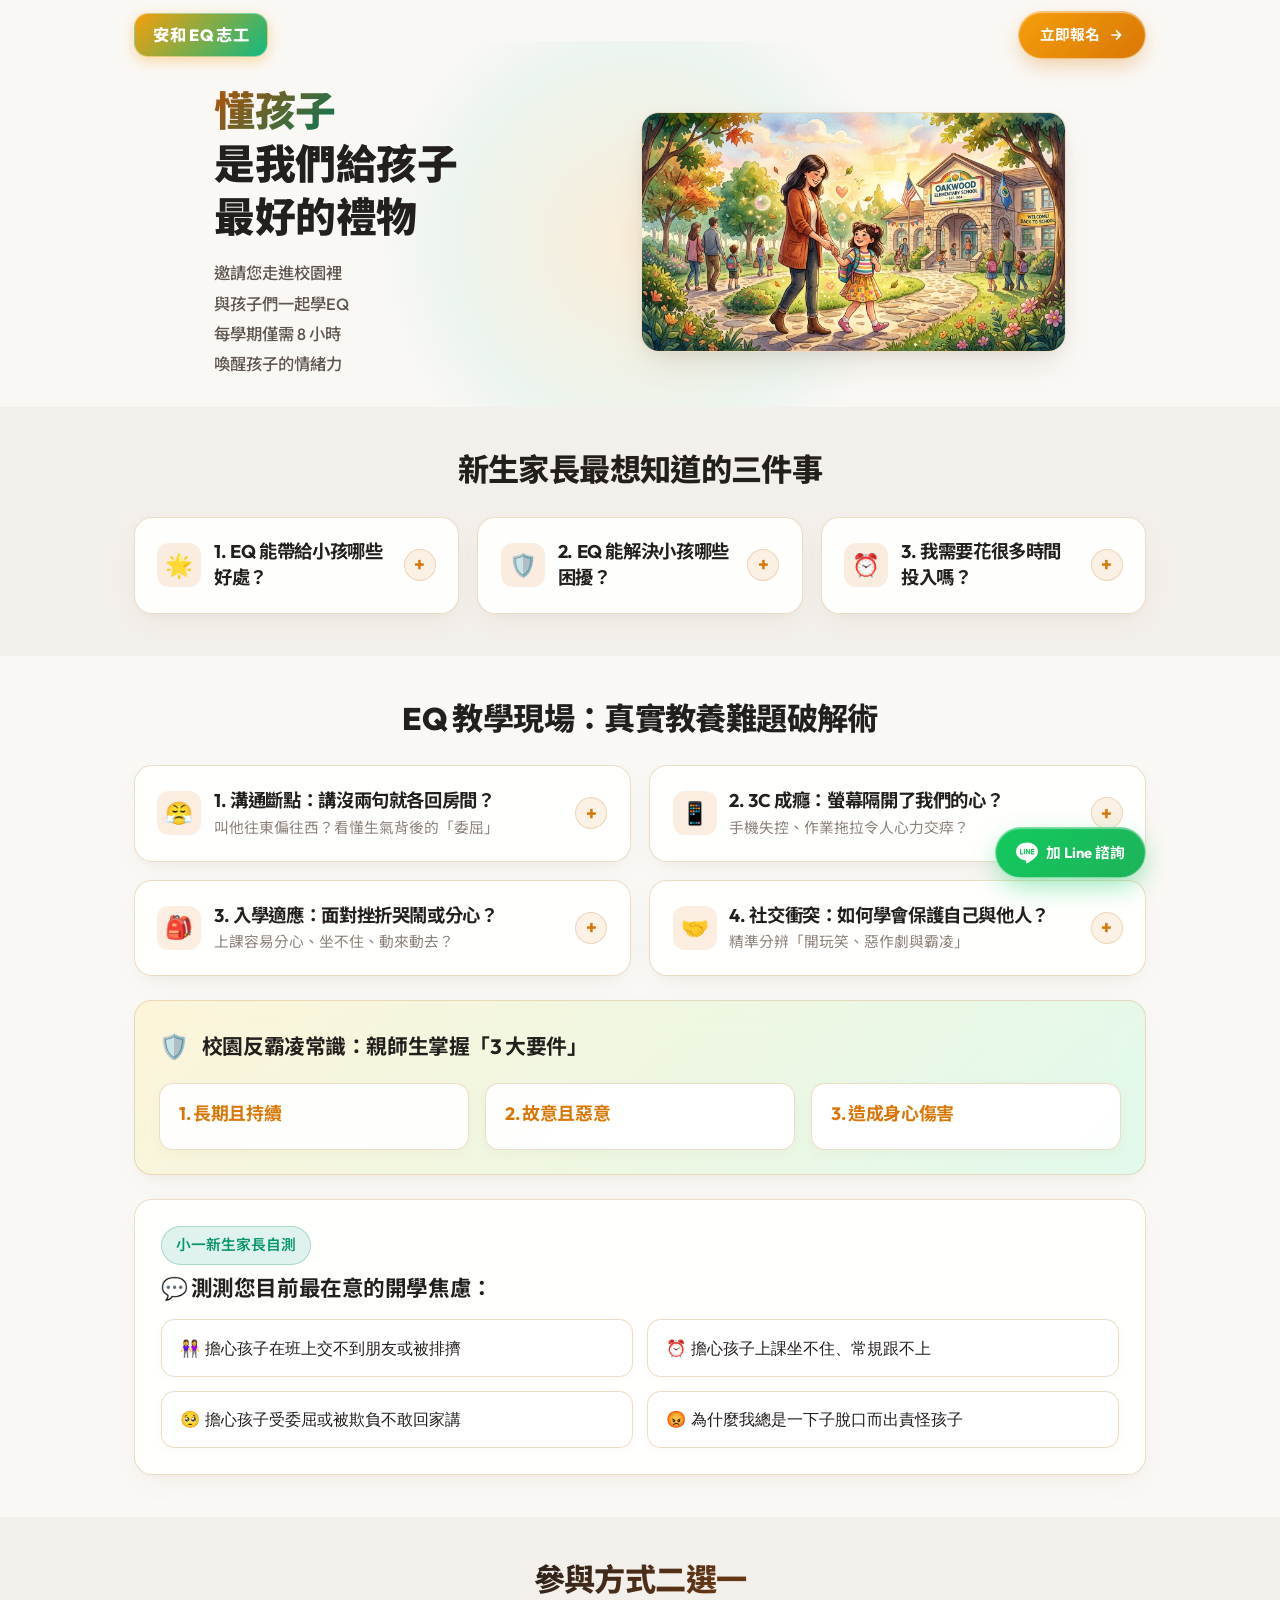
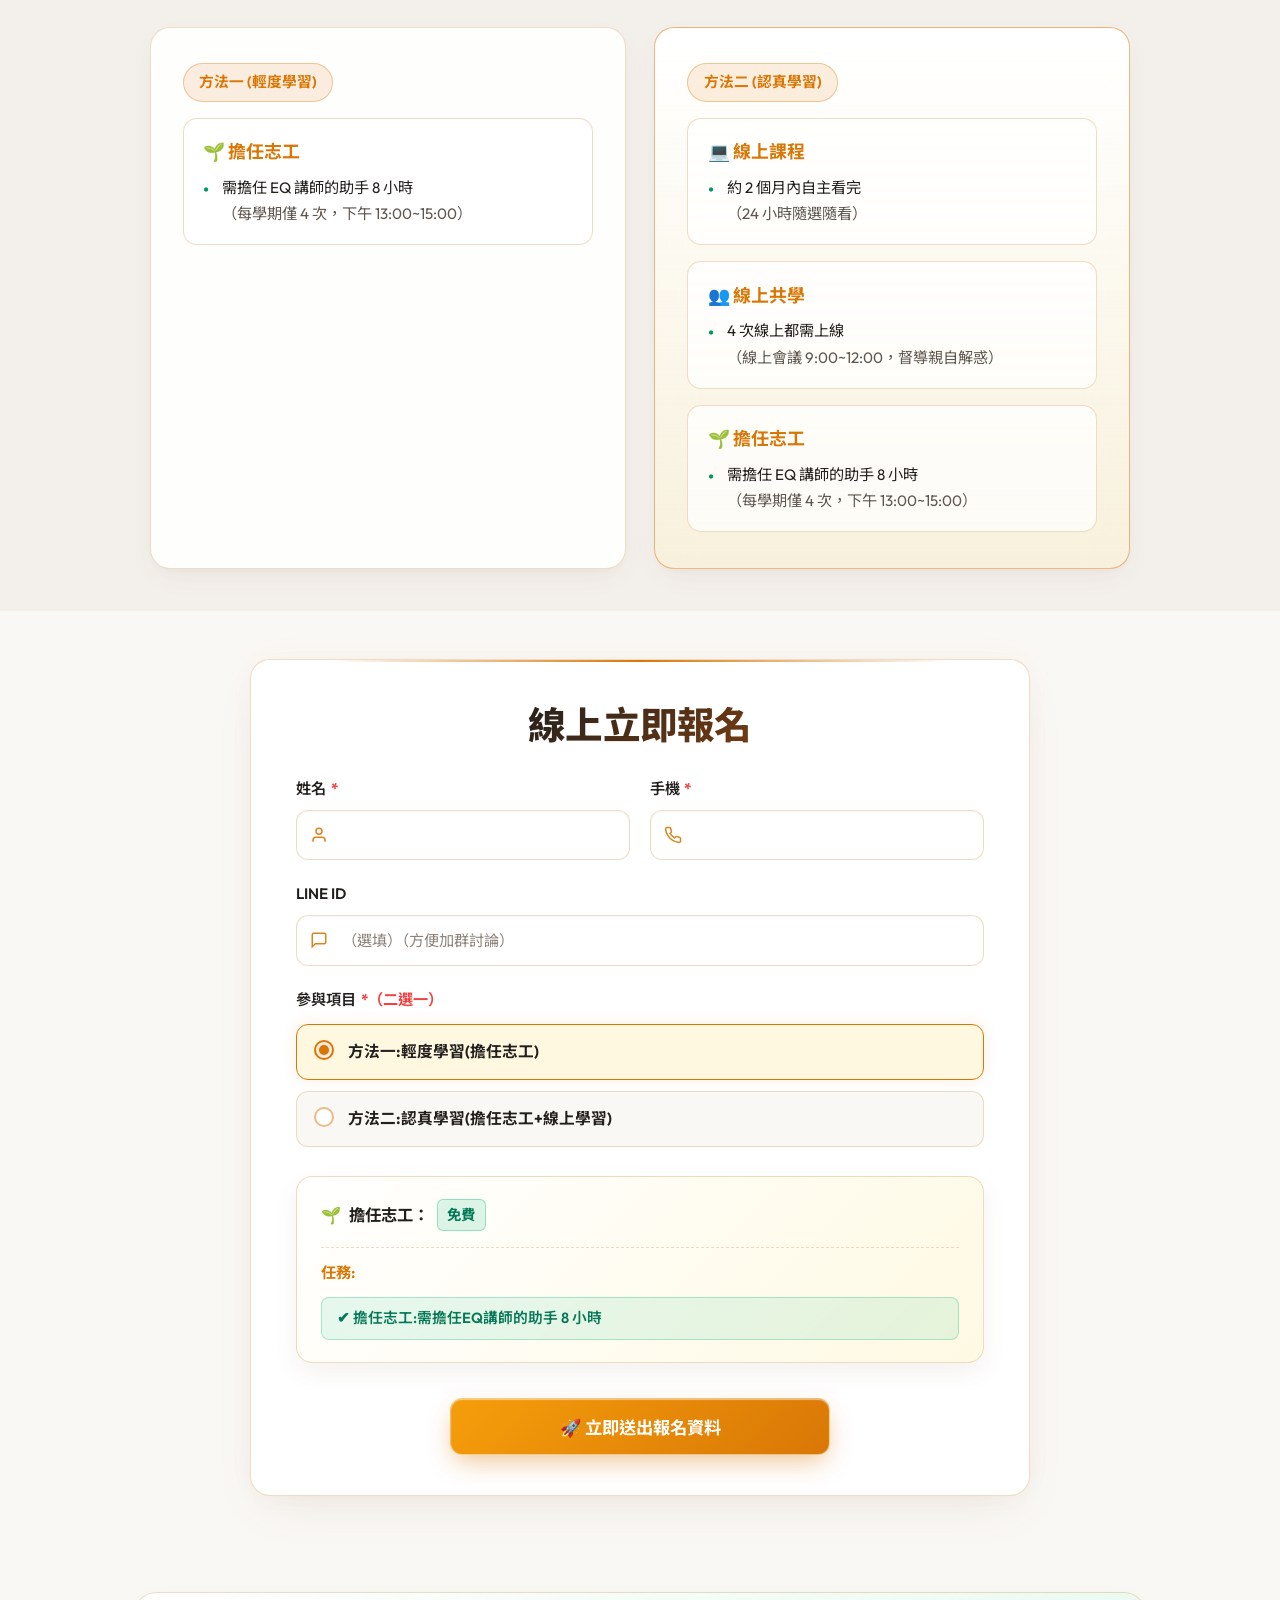
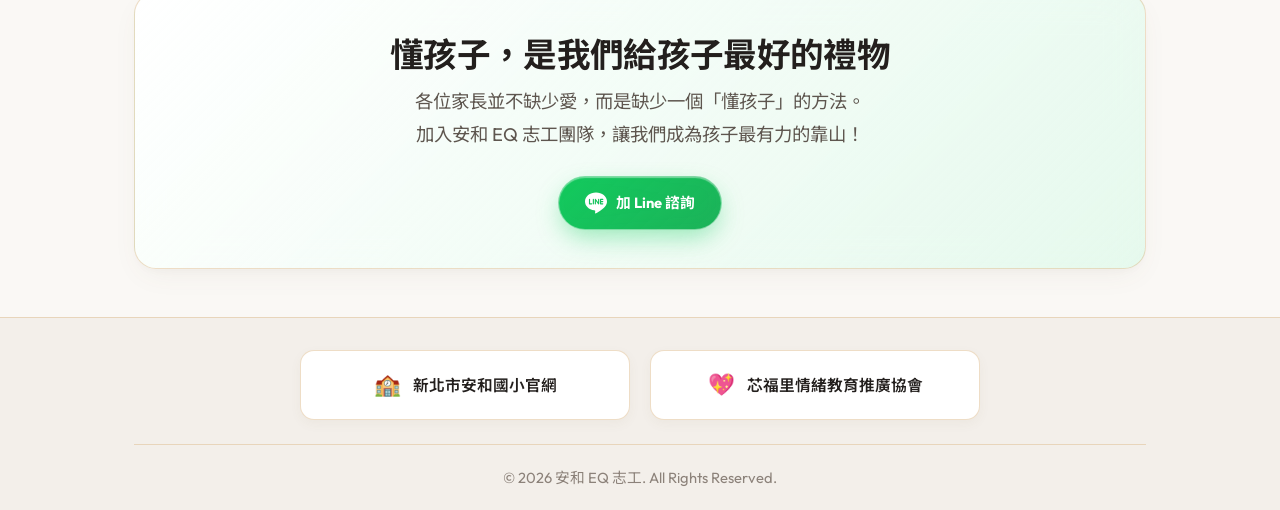
==== index.html @ 23bb3ffd "checkpoint: [v2.00] - 安和國小 EQ 志工官方網站 正式穩定版里程碑" ====
<!DOCTYPE html>
<html lang="zh-Hant" data-theme="warm-light">
<head>
    <meta charset="UTF-8">
    <meta name="viewport" content="width=device-width, initial-scale=1.0, minimum-scale=1.0, maximum-scale=5.0, viewport-fit=cover">
    <meta name="HandheldFriendly" content="true">
    <meta name="MobileOptimized" content="375">
    <!-- HTTP Anti-Cache Headers -->
    <meta http-equiv="Cache-Control" content="no-cache, no-store, must-revalidate">
    <meta http-equiv="Pragma" content="no-cache">
    <meta http-equiv="Expires" content="0">

    <script>
        // 1. 確保從短網址跳轉或各類 In-App 瀏覽器載入時強制套用手機最佳 Viewport
        (function() {
            var vp = document.querySelector('meta[name="viewport"]');
            if (vp) {
                vp.setAttribute('content', 'width=device-width, initial-scale=1.0, minimum-scale=1.0, maximum-scale=5.0, viewport-fit=cover');
            }
        })();

        // 2. LINE 內嵌瀏覽器極速逃脫機制 (自動附加 openExternalBrowser=1 跳轉系統預設瀏覽器)
        (function() {
            try {
                var ua = (navigator.userAgent || '').toLowerCase();
                if (ua.indexOf('line') > -1 && window.location.search.indexOf('openExternalBrowser=1') === -1) {
                    var sep = window.location.href.indexOf('?') > -1 ? '&' : '?';
                    window.location.href = window.location.href + sep + 'openExternalBrowser=1';
                }
            } catch(e) {}
        })();
    </script>
    <title>安和 EQ 志工官方網站｜懂孩子，是我們給孩子最好的禮物</title>
    <meta name="description" content="安和 EQ 志工招募中：各位家長並不缺少愛，而是缺少一個「懂孩子」的方法。攜手芯福里情緒教育協會深耕 12 年，每學期僅需 8 小時，邀您為孩子走進一次校園！">
    <meta name="keywords" content="安和EQ志工, 安和國小EQ志工, 安和國小, 芯福里, 芯福里情緒教育協會, 小一新生, 開學適應, EQ教育, 親子共學, 反霸凌, 懂孩子">

    <!-- Open Graph / LINE / Facebook Sharing Meta Tags -->
    <meta property="og:type" content="website">
    <meta property="og:url" content="https://eqanhe.github.io/web/">
    <meta property="og:title" content="安和 EQ 志工官方網站｜懂孩子，是我們給孩子最好的禮物">
    <meta property="og:description" content="各位家長並不缺少愛，而是缺少一個「懂孩子」的方法。安和 12 年 EQ 教育傳承，每學期僅需 8 小時，邀您走進校園與孩子一同成長！">
    <meta property="og:image" content="images/hero_eq_parent_child.jpg">

    <!-- Twitter Meta Tags -->
    <meta name="twitter:card" content="summary_large_image">
    <meta name="twitter:title" content="安和 EQ 志工官方網站｜懂孩子，是我們給孩子最好的禮物">
    <meta name="twitter:description" content="各位家長並不缺少愛，而是缺少一個「懂孩子」的方法。安和 12 年 EQ 教育傳承，每學期僅需 8 小時，邀您走進校園與孩子一同成長！">
    <meta name="twitter:image" content="images/hero_eq_parent_child.jpg">

    <!-- Google Structured Data (JSON-LD) -->
    <script type="application/ld+json">
    {
      "@context": "https://schema.org",
      "@type": "EducationalOrganization",
      "name": "安和 EQ 志工",
      "parentOrganization": {
        "@type": "ElementarySchool",
        "name": "新北市土城區安和國民小學"
      },
      "description": "安和 EQ 志工致力於推廣情緒教育與親子共學，透過專業培訓與班級輔導，協助孩子建立健全心理素質與人際互動技巧。",
      "url": "https://eqanhe.github.io/web/"
    }
    </script>

    <meta name="color-scheme" content="light">
    <meta name="theme-color" content="#FAF8F5">
    <link rel="stylesheet" href="css/style.css?v=2.00">
</head>
<body>

    <!-- LINE 內嵌瀏覽器跳出導引彈窗 (防呆圖文教學) -->
    <div id="lineGuideModal" class="line-guide-modal hidden">
        <div class="line-guide-card">
            <div class="line-guide-icon">🌐</div>
            <div class="line-guide-title">建議在瀏覽器中開啟</div>
            <div class="line-guide-steps">
                為了提供最完整流暢的視覺體驗與表單送出：<br><br>
                <div class="step-item"><strong>1. 點擊右上角或右下角的</strong> <span class="highlight-badge">[ ⋮ ]</span> 或 <span class="highlight-badge">[ ⋯ ]</span></div>
                <div class="step-item"><strong>2. 點選</strong> <span class="highlight-text">「在預設瀏覽器中開啟」</span> 或 <span class="highlight-text">「以 Safari 開啟」</span></div>
            </div>
            <button id="btn-close-line-guide" class="btn-guide-close" onclick="document.getElementById('lineGuideModal').classList.add('hidden')">我知道了，繼續瀏覽</button>
        </div>
    </div>

    <!-- Header Navigation -->
    <header>
        <div class="container">
            <nav>
                <div class="logo" onclick="window.scrollTo({top:0, behavior:'smooth'})" title="安和 EQ 志工 首頁">
                    <div class="logo-badge">安和 EQ 志工</div>
                </div>

                <div class="nav-actions">
                    <a href="#signup" class="btn-primary">
                        <span>立即報名</span>
                        <svg width="16" height="16" viewBox="0 0 24 24" fill="none" stroke="currentColor" stroke-width="2.5"><path d="M5 12h14M12 5l7 7-7 7"/></svg>
                    </a>
                </div>
            </nav>
        </div>
    </header>

    <!-- Hero Section -->
    <section class="hero-section">
        <div class="hero-glow-bg"></div>
        <div class="container hero-container">
            <div class="hero-content reveal">
                <h1 class="hero-title">
                    <span class="gradient-text">懂孩子</span><br>
                    是我們給孩子<br>
                    最好的禮物
                </h1>
                <p class="hero-desc">
                    邀請您走進校園裡<br>
                    與孩子們一起學EQ<br>
                    每學期僅需 8 小時<br>
                    喚醒孩子的情緒力
                </p>
            </div>

            <div class="hero-image-wrapper reveal">
                <div class="hero-image-card">
                    <img src="images/hero_eq_parent_child.jpg?v=1.02" alt="安和家長與小一新生漫步進入溫暖校園" loading="eager">
                </div>
            </div>
        </div>
    </section>

    <!-- 3 Pillars Section: 點選標題展開顯示內文 -->
    <section id="why-eq" class="section section-alt">
        <div class="container">
            <div class="section-header reveal">
                <h2>新生家長最想知道的三件事</h2>
            </div>

            <div class="pillars-grid">
                <!-- Pillar 1 -->
                <div class="pillar-card glass collapsible reveal">
                    <div class="pillar-header">
                        <div class="pillar-header-left">
                            <div class="pillar-icon-box">🌟</div>
                            <div>
                                <h3>1. EQ 能帶給小孩哪些好處？</h3>
                            </div>
                        </div>
                        <div class="pillar-toggle-btn">+</div>
                    </div>
                    <div class="pillar-body">
                        <p>
                            很多人以為 EQ 是教孩子「不要生氣」，其實 EQ 是教孩子「看懂自己的情緒，並找到正確的表達方式」。
                        </p>
                        <p style="margin-top: 0.6rem;">
                            當孩子被誤解時，表面是「生氣甩門」，底層其實是「委屈」。透過覺察，孩子能學會「理性的說明」取代洩恨，這一個小小的覺察將改變孩子一生！
                        </p>
                    </div>
                </div>

                <!-- Pillar 2 -->
                <div class="pillar-card glass collapsible reveal">
                    <div class="pillar-header">
                        <div class="pillar-header-left">
                            <div class="pillar-icon-box">🛡️</div>
                            <div>
                                <h3>2. EQ 能解決小孩哪些困擾？</h3>
                            </div>
                        </div>
                        <div class="pillar-toggle-btn">+</div>
                    </div>
                    <div class="pillar-body">
                        <p>
                            面對日常溝通斷點、手機 3C 依賴、拖拖拉拉、專注力不足，以及校園中「開玩笑、惡作劇與霸凌」的界線混淆。
                        </p>
                        <p style="margin-top: 0.6rem;">
                            EQ 課程運用孩子聽得懂的語言與戲劇活動，教孩子學會精準分辨人際分際，避免過度防衛或盲目隱忍，打造安全防護網！
                        </p>
                    </div>
                </div>

                <!-- Pillar 3 -->
                <div class="pillar-card glass collapsible reveal">
                    <div class="pillar-header">
                        <div class="pillar-header-left">
                            <div class="pillar-icon-box">⏰</div>
                            <div>
                                <h3>3. 我需要花很多時間投入嗎？</h3>
                            </div>
                        </div>
                        <div class="pillar-toggle-btn">+</div>
                    </div>
                    <div class="pillar-body">
                        <p>
                            完全不用擔心負擔過重！線上影音課程 24 小時隨點隨看（開放長達 2 個月，在家就能學）。
                        </p>
                        <p style="margin-top: 0.6rem;">
                            實體入班每學期僅需 4 次（每次約 2 小時，共計約 8 小時），就能輕鬆完成輔班任務，陪伴孩子在校園成長！
                        </p>
                    </div>
                </div>
            </div>
        </div>
    </section>

    <!-- Real-Life Scenarios: 點選卡片展開呈現方式 -->
    <section id="scenarios" class="section">
        <div class="container">
            <div class="section-header reveal">
                <h2>EQ 教學現場：真實教養難題破解術</h2>
            </div>

            <div class="scenarios-grid reveal">
                <!-- Scenario Card 1 -->
                <div class="scenario-card glass collapsible reveal">
                    <div class="scenario-header">
                        <div class="scenario-header-left">
                            <div class="scenario-icon-box">😤</div>
                            <div>
                                <h3>1. 溝通斷點：講沒兩句就各回房間？</h3>
                                <div class="scenario-teaser">叫他往東偏往西？看懂生氣背後的「委屈」</div>
                            </div>
                        </div>
                        <div class="scenario-toggle-btn">+</div>
                    </div>
                    <div class="scenario-body">
                        <p>當孩子因為誤解而被責備時，第一反應常是頂嘴、甩門或怒罵。很多家長會誤以為孩子在挑釁，其實背後是委屈與無助。</p>
                        <h4 style="color: var(--accent-secondary); font-size: 1rem; margin-top: 0.8rem;">💡 EQ 實戰引導心法：</h4>
                        <ul class="scenario-solution-list">
                            <li>不站在孩子對立面：先放下指責，給予彼此冷靜空間</li>
                            <li>幽默點出答案：「我看你其實知道標準答案喔～」</li>
                            <li>認同思考難度：「能講出反向答案代表你腦筋動得很快」</li>
                            <li>看懂底層情緒：表面是生氣，底層其實是「委屈」，引導孩子把委屈說出口</li>
                        </ul>
                    </div>
                </div>

                <!-- Scenario Card 2 -->
                <div class="scenario-card glass collapsible reveal">
                    <div class="scenario-header">
                        <div class="scenario-header-left">
                            <div class="scenario-icon-box">📱</div>
                            <div>
                                <h3>2. 3C 成癮：螢幕隔開了我們的心？</h3>
                                <div class="scenario-teaser">手機失控、作業拖拉令人心力交瘁？</div>
                            </div>
                        </div>
                        <div class="scenario-toggle-btn">+</div>
                    </div>
                    <div class="scenario-body">
                        <p>數位時代孩子面對高刺激螢幕，常因時間感模糊與自制力未成熟而引發家庭風暴。</p>
                        <h4 style="color: var(--accent-secondary); font-size: 1rem; margin-top: 0.8rem;">💡 EQ 實戰引導心法：</h4>
                        <ul class="scenario-solution-list">
                            <li>無痛倒數約定法：不突襲沒收，提前 5 分鐘、1 分鐘給予緩衝倒數</li>
                            <li>同理共感取代怒吼：「我知道遊戲很好玩，結束時會很不捨」</li>
                            <li>實體替代方案：用桌遊、戶外運動、親子共讀轉移注意力</li>
                            <li>全家共同約定：設立「無 3C 親子時光」，營造溫馨家庭氛圍</li>
                        </ul>
                    </div>
                </div>

                <!-- Scenario Card 3 -->
                <div class="scenario-card glass collapsible reveal">
                    <div class="scenario-header">
                        <div class="scenario-header-left">
                            <div class="scenario-icon-box">🎒</div>
                            <div>
                                <h3>3. 入學適應：面對挫折哭鬧或分心？</h3>
                                <div class="scenario-teaser">上課容易分心、坐不住、動來動去？</div>
                            </div>
                        </div>
                        <div class="scenario-toggle-btn">+</div>
                    </div>
                    <div class="scenario-body">
                        <p>低年級孩子大腦發育仍在進行中，傳統單向說教容易讓孩子失去耐心與專注力。</p>
                        <h4 style="color: var(--accent-secondary); font-size: 1rem; margin-top: 0.8rem;">💡 EQ 實戰引導心法：</h4>
                        <ul class="scenario-solution-list">
                            <li>調整心態：不是不認真，而是「需要更有趣的互動刺激」</li>
                            <li>動態互動教學：改為快問快答、角色扮演與趣味闖關挑戰</li>
                            <li>微小成就激勵：設立「看誰能撐到最後」，參與感瞬間提升</li>
                            <li>分段專注練習：從 10 分鐘小目標開始，逐步建立學習耐力</li>
                        </ul>
                    </div>
                </div>

                <!-- Scenario Card 4 -->
                <div class="scenario-card glass collapsible reveal">
                    <div class="scenario-header">
                        <div class="scenario-header-left">
                            <div class="scenario-icon-box">🤝</div>
                            <div>
                                <h3>4. 社交衝突：如何學會保護自己與他人？</h3>
                                <div class="scenario-teaser">精準分辨「開玩笑、惡作劇與霸凌」</div>
                            </div>
                        </div>
                        <div class="scenario-toggle-btn">+</div>
                    </div>
                    <div class="scenario-body">
                        <p>過度防衛會失去朋友，一味隱忍又容易陷入危險。唯有掌握清晰界線，孩子才能真正保護自己並尊重他人。</p>
                        <h4 style="color: var(--accent-secondary); font-size: 1rem; margin-top: 0.8rem;">💡 EQ 實戰引導心法：</h4>
                        <ul class="scenario-solution-list">
                            <li>掌握霸凌 3 大要件：1. 長期且持續 2. 故意且惡意 3. 造成身心傷害</li>
                            <li>透析 5 大校園角色：加害者、受害者、起鬨者、旁觀者、逃避者</li>
                            <li>情境演練學會說「不」：透過戲劇活動練習堅定表達人際界線</li>
                            <li>親師生共同掌握常識：擁有共同的情緒語言，杜絕校園霸凌</li>
                        </ul>
                    </div>
                </div>
            </div>

            <!-- Bullying 3 Keys Banner -->
            <div class="bullying-box glass reveal">
                <div style="display: flex; align-items: center; gap: 0.8rem; margin-bottom: 0.4rem;">
                    <span style="font-size: 1.5rem;">🛡️</span>
                    <h3 style="font-size: 1.3rem;">校園反霸凌常識：親師生掌握「3 大要件」</h3>
                </div>

                <div class="bullying-grid">
                    <div class="bullying-item">
                        <h4>1. 長期且持續</h4>
                    </div>
                    <div class="bullying-item">
                        <h4>2. 故意且惡意</h4>
                    </div>
                    <div class="bullying-item">
                        <h4>3. 造成身心傷害</h4>
                    </div>
                </div>
            </div>

            <!-- Interactive Anxiety Quick Diagnostic -->
            <div class="quiz-box glass reveal">
                <div class="badge badge-green">小一新生家長自測</div>
                <h3 style="font-size: 1.35rem; margin: 0.6rem 0;">💬 測測您目前最在意的開學焦慮：</h3>

                <div class="quiz-options">
                    <button class="quiz-option-btn" data-advice="<strong>💌 給擔心新朋友的家長：</strong><br>低年級孩子通常在 2~3 週內會建立社交圈。EQ 課程會教孩子主動打招呼與分享小技巧，睡前不妨問孩子「今天有跟誰笑一個嗎」，以讚美代替焦慮。">
                        👭 擔心孩子在班上交不到朋友或被排擠
                    </button>
                    <button class="quiz-option-btn" data-advice="<strong>💌 給擔心常規適應的家長：</strong><br>剛從小學過渡，專注力 15 分鐘是正常的。EQ 志工在班上會帶動互動遊戲，把守規矩變成闖關任務，回家也能用遊戲化方式完成作業。">
                        ⏰ 擔心孩子上課坐不住、常規跟不上
                    </button>
                    <button class="quiz-option-btn" data-advice="<strong>💌 給擔心受委屈不敢說的家長：</strong><br>孩子被欺負不敢說，常因害怕被責備軟弱。EQ 教學讓孩子認識「委屈不是錯」，同時教導父母成為不批判的傾聽樹洞。">
                        🥺 擔心孩子受委屈或被欺負不敢回家講
                    </button>
                    <button class="quiz-option-btn" data-advice="<strong>💌 給心力交瘁的家長：</strong><br>您辛苦了！不是您教不好，而是大腦情緒開關被觸發。加入 EQ 志工組能學到「暫停 6 秒鐘」與「我訊息溝通法」，找回溫柔堅定的自己。">
                        😡 為什麼我總是一下子脫口而出責怪孩子
                    </button>
                </div>

                <div id="quiz-result" class="quiz-result">
                    <div id="quiz-result-text"></div>
                </div>
            </div>
        </div>
    </section>

    <!-- Training Roadmap Section (參與方式二選一) -->
    <section id="roadmap" class="section section-alt">
        <div class="container">
            <div class="section-header reveal">
                <h2 class="roadmap-main-title">參與方式二選一</h2>
            </div>

            <div class="dual-path-grid reveal">
                <!-- Path 1 -->
                <div class="path-card glass">
                    <div class="path-badge">方法一 (輕度學習)</div>
                    <div class="path-body sub-path-wrapper">
                        <div class="sub-path-block">
                            <div class="sub-path-title">🌱 擔任志工</div>
                            <ul class="sub-path-list">
                                <li>
                                    需擔任 EQ 講師的助手 8 小時<br>
                                    <span class="sub-line">（每學期僅 4 次，下午 13:00~15:00）</span>
                                </li>
                            </ul>
                        </div>
                    </div>
                </div>

                <!-- Path 2 -->
                <div class="path-card glass path-card-highlight">
                    <div class="path-badge">方法二 (認真學習)</div>
                    <div class="path-body sub-path-wrapper">
                        <!-- Sub Path 1 -->
                        <div class="sub-path-block">
                            <div class="sub-path-title">💻 線上課程</div>
                            <ul class="sub-path-list">
                                <li>
                                    約 2 個月內自主看完<br>
                                    <span class="sub-line">（24 小時隨選隨看）</span>
                                </li>
                            </ul>
                        </div>
                        <!-- Sub Path 2 -->
                        <div class="sub-path-block">
                            <div class="sub-path-title">👥 線上共學</div>
                            <ul class="sub-path-list">
                                <li>
                                    4 次線上都需上線<br>
                                    <span class="sub-line">（線上會議 9:00~12:00，督導親自解惑）</span>
                                </li>
                            </ul>
                        </div>
                        <!-- Sub Path 3 -->
                        <div class="sub-path-block">
                            <div class="sub-path-title">🌱 擔任志工</div>
                            <ul class="sub-path-list">
                                <li>
                                    需擔任 EQ 講師的助手 8 小時<br>
                                    <span class="sub-line">（每學期僅 4 次，下午 13:00~15:00）</span>
                                </li>
                            </ul>
                        </div>
                    </div>
                </div>
            </div>
        </div>
    </section>

    <!-- Native Registration Form Section -->
    <section class="signup-section" id="signup">
        <div class="container">
            <div class="signup-card glass reveal">
                <div class="signup-header" id="signup-header">
                    <h2 class="signup-badge-title">線上立即報名</h2>
                </div>

                <!-- Registration Form -->
                <form id="eq-registration-form" class="signup-form" novalidate>
                    <div class="form-grid">
                        <div class="form-group">
                            <label for="form-name" class="form-label">
                                姓名 <span class="required-star">*</span>
                            </label>
                            <div class="input-wrapper">
                                <svg class="input-icon" width="18" height="18" viewBox="0 0 24 24" fill="none" stroke="currentColor" stroke-width="2"><path d="M20 21v-2a4 4 0 0 0-4-4H8a4 4 0 0 0-4 4v2"/><circle cx="12" cy="7" r="4"/></svg>
                                <input type="text" id="form-name" name="entry.602205738" class="form-input" required autocomplete="name">
                            </div>
                            <span class="field-error" id="error-name">請填寫您的姓名</span>
                        </div>

                        <div class="form-group">
                            <label for="form-phone" class="form-label">
                                手機 <span class="required-star">*</span>
                            </label>
                            <div class="input-wrapper">
                                <svg class="input-icon" width="18" height="18" viewBox="0 0 24 24" fill="none" stroke="currentColor" stroke-width="2"><path d="M22 16.92v3a2 2 0 0 1-2.18 2 19.79 19.79 0 0 1-8.63-3.07 19.5 19.5 0 0 1-6-6 19.79 19.79 0 0 1-3.07-8.67A2 2 0 0 1 4.11 2h3a2 2 0 0 1 2 1.72 12.84 12.84 0 0 0 .7 2.81 2 2 0 0 1-.45 2.11L8.09 9.91a16 16 0 0 0 6 6l1.27-1.27a2 2 0 0 1 2.11-.45 12.84 12.84 0 0 0 2.81.7A2 2 0 0 1 22 16.92z"/></svg>
                                <input type="tel" id="form-phone" name="entry.1903577013" class="form-input" required autocomplete="tel">
                            </div>
                            <span class="field-error" id="error-phone">請填寫有效的手機號碼</span>
                        </div>
                    </div>

                    <div class="form-group">
                        <label for="form-line" class="form-label">
                            LINE ID
                        </label>
                        <div class="input-wrapper">
                            <svg class="input-icon" width="18" height="18" viewBox="0 0 24 24" fill="none" stroke="currentColor" stroke-width="2"><path d="M21 15a2 2 0 0 1-2 2H7l-4 4V5a2 2 0 0 1 2-2h14a2 2 0 0 1 2 2z"/></svg>
                            <input type="text" id="form-line" name="entry.1179144741" class="form-input" placeholder="（選填）（方便加群討論）">
                        </div>
                    </div>

                    <div class="form-group">
                        <label class="form-label">
                            參與項目 <span class="required-star">*（二選一）</span>
                        </label>
                        <div class="checkbox-group radio-group">
                            <label class="checkbox-item radio-item" for="plan-volunteer-only">
                                <input type="radio" name="participation_plan" id="plan-volunteer-only" value="volunteer_only" checked>
                                <span class="radio-custom"></span>
                                <span class="checkbox-label">
                                    <strong>方法一:輕度學習(擔任志工)</strong>
                                </span>
                            </label>

                            <label class="checkbox-item radio-item checkbox-item-course" for="plan-course-volunteer">
                                <input type="radio" name="participation_plan" id="plan-course-volunteer" value="course_and_volunteer">
                                <span class="radio-custom"></span>
                                <span class="checkbox-label">
                                    <strong>方法二:認真學習(擔任志工+線上學習)</strong>
                                </span>
                            </label>
                        </div>
                    </div>

                    <!-- Volunteer Info Card (Shown when "方法一" is checked) -->
                    <div id="volunteer-only-info" class="compact-guarantee-box glass">
                        <div class="compact-g-header">
                            <div class="compact-fee-highlight">
                                <div class="fee-row-item">🌱 <strong>擔任志工：</strong><span class="free-badge">免費</span></div>
                            </div>
                        </div>
                        <div class="compact-req-wrapper">
                            <div class="compact-req-title">任務:</div>
                            <div class="compact-req-badges">
                                <span class="req-badge">✔ 擔任志工:需擔任EQ講師的助手 8 小時</span>
                            </div>
                        </div>
                    </div>

                    <!-- Compact Guarantee Card (Only shown when "方法二" is checked) -->
                    <div id="online-course-guarantee-info" class="compact-guarantee-box glass" style="display: none;">
                        <div class="compact-g-header">
                            <div class="compact-fee-highlight">
                                <div class="fee-row-item">🌱 <strong>擔任志工：</strong><span class="free-badge">免費</span></div>
                                <div class="fee-row-item">💻 <strong>線上學習：</strong><span class="cost-badge">需支付 500 元工本費</span></div>
                            </div>
                            <p class="compact-fee-subnote">線上課程與費用，皆由芯福里情緒教育協會提供與收取</p>
                        </div>
                        <div class="compact-price-flow">
                            <div class="c-flow-item">
                                <span class="c-flow-title">報名費用</span>
                                <span class="c-flow-val">2,000<small>元</small></span>
                            </div>
                            <div class="c-flow-arrow">➔</div>
                            <div class="c-flow-item highlight">
                                <span class="c-flow-title">完成任務退還</span>
                                <span class="c-flow-val refund">1,500<small>元</small></span>
                            </div>
                            <div class="c-flow-arrow">=</div>
                            <div class="c-flow-item net">
                                <span class="c-flow-title">實質僅支出工本費</span>
                                <span class="c-flow-val net-val">500<small>元</small></span>
                            </div>
                        </div>
                        <div class="compact-req-wrapper">
                            <div class="compact-req-title">任務:</div>
                            <div class="compact-req-badges">
                                <span class="req-badge">✔ 線上課程:約2 個月內自主看完</span>
                                <span class="req-badge">✔ 線上共學: 4 次線上都需上線</span>
                                <span class="req-badge">✔ 擔任志工:需擔任EQ講師的助手 8 小時</span>
                            </div>
                            <div class="compact-req-note">(以上三任務皆需完成，才達退費標準)</div>
                        </div>
                    </div>

                    <div class="form-action">
                        <button type="submit" id="submit-btn" class="btn-submit">
                            <span class="btn-text">🚀 立即送出報名資料</span>
                            <span class="btn-loading" style="display: none;">
                                <span class="spinner-ring"></span>
                                正在傳送報名資料...
                            </span>
                        </button>
                    </div>
                </form>

                <!-- Submission Success State (Hidden by default) -->
                <div id="form-success" class="form-success-card" style="display: none;">
                    <div class="success-icon-wrap">
                        <svg width="48" height="48" viewBox="0 0 24 24" fill="none" stroke="currentColor" stroke-width="2.5"><path d="M22 11.08V12a10 10 0 1 1-5.93-9.14"/><polyline points="22 4 12 14.01 9 11.01"/></svg>
                    </div>
                    <h3 class="success-title">🎉 報名登記已成功送出！</h3>
                    <p class="success-desc">
                        感謝您為孩子邁出關鍵的一步！<br>
                        我們會盡快跟您聯繫。
                    </p>
                </div>
            </div>
        </div>
    </section>

    <!-- Final Call to Action (CTA) Section -->
    <section class="cta-section">
        <div class="container">
            <div class="cta-box glass reveal">
                <h2>懂孩子，是我們給孩子最好的禮物</h2>
                <p>
                    各位家長並不缺少愛，而是缺少一個「懂孩子」的方法。<br class="desktop-br">
                    加入安和 EQ 志工團隊，讓我們成為孩子最有力的靠山！
                </p>
                <div>
                    <a href="https://line.me/ti/g/CSZd4uc4K-" target="_blank" rel="noopener" class="btn-line" style="text-decoration: none;">
                        <svg width="22" height="22" viewBox="0 0 24 24" fill="currentColor"><path d="M19.365 9.863c.349 0 .63.285.63.631 0 .345-.281.63-.63.63H17.61v1.125h1.755c.349 0 .63.283.63.63 0 .344-.281.629-.63.629h-2.386c-.345 0-.627-.285-.627-.629V8.108c0-.345.282-.63.63-.63h2.386c.346 0 .627.285.627.63 0 .349-.281.63-.63.63H17.61v1.125h1.755zm-3.855 3.016c0 .27-.174.51-.432.596-.064.021-.133.031-.199.031-.211 0-.391-.09-.51-.25l-2.443-3.317v2.94c0 .344-.279.629-.631.629-.346 0-.626-.285-.626-.629V8.108c0-.27.173-.51.43-.595.06-.023.136-.033.194-.033.195 0 .375.084.495.238l2.476 3.355V8.108c0-.345.282-.63.63-.63.345 0 .626.285.626.63v4.771zm-5.741 0c0 .344-.282.629-.631.629-.345 0-.627-.285-.627-.629V8.108c0-.345.282-.63.63-.63.346 0 .628.285.628.63v4.771zm-2.466.629H4.917c-.345 0-.63-.285-.63-.629V8.108c0-.345.285-.63.63-.63.348 0 .63.285.63.63v4.141h1.756c.348 0 .629.283.629.63 0 .344-.282.629-.629.629M24 10.314C24 4.943 18.615.572 12 .572S0 4.943 0 10.314c0 4.811 4.27 8.842 10.035 9.608.391.082.923.258 1.058.59.12.301.079.766.038 1.08l-.164 1.02c-.045.301-.24 1.186 1.049.645 1.291-.539 6.916-4.078 9.436-6.975C23.176 14.393 24 12.458 24 10.314"/></svg>
                        <span>加 Line 諮詢</span>
                    </a>
                </div>
            </div>
        </div>
    </section>

    <!-- Floating LINE Button -->
    <a href="https://line.me/ti/g/CSZd4uc4K-" target="_blank" rel="noopener" class="floating-line-btn" aria-label="加 Line 諮詢">
        <svg width="22" height="22" viewBox="0 0 24 24" fill="currentColor"><path d="M19.365 9.863c.349 0 .63.285.63.631 0 .345-.281.63-.63.63H17.61v1.125h1.755c.349 0 .63.283.63.63 0 .344-.281.629-.63.629h-2.386c-.345 0-.627-.285-.627-.629V8.108c0-.345.282-.63.63-.63h2.386c.346 0 .627.285.627.63 0 .349-.281.63-.63.63H17.61v1.125h1.755zm-3.855 3.016c0 .27-.174.51-.432.596-.064.021-.133.031-.199.031-.211 0-.391-.09-.51-.25l-2.443-3.317v2.94c0 .344-.279.629-.631.629-.346 0-.626-.285-.626-.629V8.108c0-.27.173-.51.43-.595.06-.023.136-.033.194-.033.195 0 .375.084.495.238l2.476 3.355V8.108c0-.345.282-.63.63-.63.345 0 .626.285.626.63v4.771zm-5.741 0c0 .344-.282.629-.631.629-.345 0-.627-.285-.627-.629V8.108c0-.345.282-.63.63-.63.346 0 .628.285.628.63v4.771zm-2.466.629H4.917c-.345 0-.63-.285-.63-.629V8.108c0-.345.285-.63.63-.63.348 0 .63.285.63.63v4.141h1.756c.348 0 .629.283.629.63 0 .344-.282.629-.629.629M24 10.314C24 4.943 18.615.572 12 .572S0 4.943 0 10.314c0 4.811 4.27 8.842 10.035 9.608.391.082.923.258 1.058.59.12.301.079.766.038 1.08l-.164 1.02c-.045.301-.24 1.186 1.049.645 1.291-.539 6.916-4.078 9.436-6.975C23.176 14.393 24 12.458 24 10.314"/></svg>
        <span>加 Line 諮詢</span>
    </a>

    <!-- Footer -->
    <footer>
        <div class="container">
            <div class="footer-orgs-grid">
                <a href="https://www.anhoes.ntpc.edu.tw/" target="_blank" rel="noopener" class="footer-org-card glass">
                    <span class="footer-org-icon">🏫</span>
                    <span class="footer-org-name">新北市安和國小官網</span>
                </a>
                <a href="https://www.happinessvillage.org/" target="_blank" rel="noopener" class="footer-org-card glass">
                    <span class="footer-org-icon">💖</span>
                    <span class="footer-org-name">芯福里情緒教育推廣協會</span>
                </a>
            </div>

            <div class="footer-bottom">
                <p>&copy; 2026 安和 EQ 志工. All Rights Reserved.</p>
            </div>
        </div>
    </footer>

    <script src="js/main.js?v=2.00"></script>
</body>
</html>
---- css/style.css ----
@import url('https://fonts.googleapis.com/css2?family=Outfit:wght@300;400;500;600;700;800;900&family=Noto+Sans+TC:wght@300;400;500;700;900&display=swap');

:root {
    /* Design Tokens - Warm Cream & Ivory White Theme (暖白溫潤風格) */
    --bg-primary: #FAF8F5; /* 溫潤暖白（象牙燕麥色，舒適不刺眼） */
    --bg-secondary: #F3EFEA; /* 柔和暖燕麥底色（區塊交替） */
    --accent-primary: #D97706; /* 溫暖金琥珀色 (Amber 600) */
    --accent-primary-glow: rgba(217, 119, 6, 0.12);
    --accent-secondary: #059669; /* 舒心翡翠綠 (Emerald 600) */
    --accent-secondary-glow: rgba(5, 150, 105, 0.12);
    --text-primary: #231F1D; /* 深焙暖炭棕黑（極致清晰、溫暖不死黑） */
    --text-secondary: #5E564F; /* 暖石沉棕（副標題/說明文字） */
    --text-muted: #8C827A; /* 輕暖柔灰（輔助註釋） */
    --card-bg: rgba(255, 255, 255, 0.90); /* 暖白透光玻璃質感卡片 */
    --card-border: rgba(217, 180, 130, 0.45); /* 溫暖淺琥珀金色邊框 */
    --drawer-bg: rgba(250, 248, 245, 0.98);
    --nav-bg: rgba(250, 248, 245, 0.88);
    --shadow-main: 0 10px 30px -8px rgba(120, 95, 65, 0.08), 0 4px 12px -2px rgba(0, 0, 0, 0.03);
    --transition-smooth: all 0.35s cubic-bezier(0.16, 1, 0.3, 1);
    --font-sans: 'Outfit', 'Noto Sans TC', sans-serif;
    --line-green: #06c755;

    /* UI/UX 統一字級階層規範 */
    --text-lead: 1.15rem;      /* 18.4px - 核心引言 / 強調段落 / Hero Slogan */
    --text-body: 1.02rem;      /* 16.3px - 全站主要閱讀正文 */
    --text-sub: 0.92rem;       /* 14.7px - 次要輔助資訊 / 標籤 / 導覽 / 按鈕 */
}

/* Global Reset & Typography Safety */
* {
    margin: 0;
    padding: 0;
    box-sizing: border-box;
}

html {
    scroll-behavior: smooth;
    font-size: 16px;
    background-color: var(--bg-primary);
}

body {
    background-color: var(--bg-primary);
    color: var(--text-primary);
    font-family: var(--font-sans);
    font-size: var(--text-body);
    line-height: 1.75;
    overflow-x: hidden;
    transition: background-color 0.4s ease, color 0.4s ease;
    word-break: normal;
    overflow-wrap: break-word;
}

/* Responsive Desktop Line Breaks */
.desktop-br {
    display: inline;
}

@media (max-width: 768px) {
    .desktop-br {
        display: none;
    }
}

/* Scrollbar Customization */
::-webkit-scrollbar {
    width: 8px;
}
::-webkit-scrollbar-track {
    background: var(--bg-primary);
}
::-webkit-scrollbar-thumb {
    background: rgba(217, 180, 130, 0.6);
    border-radius: 4px;
}
::-webkit-scrollbar-thumb:hover {
    background: var(--text-muted);
}

/* Typography & Headings */
h1, h2, h3, h4 {
    font-weight: 700;
    letter-spacing: -0.02em;
    line-height: 1.35;
    word-break: normal;
    overflow-wrap: break-word;
    color: var(--text-primary);
}

.gradient-text {
    background: linear-gradient(135deg, #b45309 0%, #047857 100%);
    -webkit-background-clip: text;
    -webkit-text-fill-color: transparent;
    background-clip: text;
}

.gradient-text-warm {
    background: linear-gradient(135deg, #d97706 0%, #b45309 100%);
    -webkit-background-clip: text;
    -webkit-text-fill-color: transparent;
    background-clip: text;
}

/* Utility Layouts */
.container {
    max-width: 1060px;
    margin: 0 auto;
    padding: 0 1.5rem;
}

@media (max-width: 640px) {
    .container {
        padding: 0 1.15rem;
    }
}

.glass {
    background: var(--card-bg);
    backdrop-filter: blur(20px);
    -webkit-backdrop-filter: blur(20px);
    border: 1px solid var(--card-border);
    box-shadow: var(--shadow-main);
}

/* Badges & Tags */
.badge {
    display: inline-flex;
    align-items: center;
    gap: 0.5rem;
    padding: 0.35rem 0.9rem;
    border-radius: 9999px;
    font-size: var(--text-sub);
    font-weight: 600;
    background: var(--accent-primary-glow);
    color: var(--accent-primary);
    border: 1px solid rgba(217, 119, 6, 0.25);
}

.badge-green {
    background: var(--accent-secondary-glow);
    color: var(--accent-secondary);
    border-color: rgba(5, 150, 105, 0.25);
}

/* Scroll Reveal Animations */
.reveal {
    opacity: 0;
    transform: translateY(24px);
    transition: opacity 0.8s cubic-bezier(0.16, 1, 0.3, 1),
                transform 0.8s cubic-bezier(0.16, 1, 0.3, 1);
}

.reveal.active {
    opacity: 1;
    transform: translateY(0);
}

/* Header & Navigation */
header {
    position: fixed;
    top: 0;
    left: 0;
    width: 100%;
    z-index: 1000;
    transition: var(--transition-smooth);
}

header.scrolled {
    background: var(--nav-bg);
    backdrop-filter: blur(16px);
    -webkit-backdrop-filter: blur(16px);
    border-bottom: 1px solid var(--card-border);
    box-shadow: 0 4px 20px rgba(120, 95, 65, 0.06);
}

nav {
    display: flex;
    justify-content: space-between;
    align-items: center;
    height: 70px;
}

.logo {
    display: flex;
    align-items: center;
    text-decoration: none;
    cursor: pointer;
}

/* Expanded Colorful Button Logo */
.logo-badge {
    padding: 0.45rem 1.15rem;
    border-radius: 14px;
    background: linear-gradient(135deg, #f59e0b, #10b981);
    color: #ffffff;
    display: inline-flex;
    align-items: center;
    justify-content: center;
    font-weight: 800;
    font-size: var(--text-body);
    letter-spacing: 0.02em;
    box-shadow: 0 4px 14px rgba(245, 158, 11, 0.35);
    white-space: nowrap;
    transition: var(--transition-smooth);
    border: 1px solid rgba(255, 255, 255, 0.4);
}

.logo:hover .logo-badge {
    transform: translateY(-2px);
    box-shadow: 0 6px 20px rgba(245, 158, 11, 0.5);
}

.nav-links {
    display: flex;
    align-items: center;
    gap: 1.6rem;
    list-style: none;
}

.nav-links a {
    color: var(--text-secondary);
    text-decoration: none;
    font-size: var(--text-sub);
    font-weight: 500;
    transition: var(--transition-smooth);
    position: relative;
    padding: 0.3rem 0;
}

.nav-links a:hover {
    color: var(--accent-primary);
}

.nav-actions {
    display: flex;
    align-items: center;
    gap: 0.8rem;
}

.btn-primary {
    background: linear-gradient(135deg, #f59e0b 0%, #d97706 100%);
    backdrop-filter: blur(12px);
    -webkit-backdrop-filter: blur(12px);
    border: 1.5px solid rgba(255, 255, 255, 0.45);
    color: #ffffff;
    font-weight: 700;
    font-size: var(--text-sub);
    padding: 0.65rem 1.3rem;
    border-radius: 9999px;
    cursor: pointer;
    text-decoration: none;
    display: inline-flex;
    align-items: center;
    gap: 0.5rem;
    transition: var(--transition-smooth);
    box-shadow: 0 8px 22px -4px rgba(217, 119, 6, 0.38), inset 0 1px 1px rgba(255, 255, 255, 0.5);
    white-space: nowrap;
}

.btn-primary:hover {
    transform: translateY(-3px) scale(1.02);
    box-shadow: 0 12px 28px -4px rgba(217, 119, 6, 0.55), inset 0 1px 1px rgba(255, 255, 255, 0.7);
    border-color: rgba(255, 255, 255, 0.8);
}

.btn-line {
    background: linear-gradient(135deg, rgba(6, 199, 85, 0.95) 0%, rgba(5, 170, 72, 0.9) 100%);
    backdrop-filter: blur(12px);
    -webkit-backdrop-filter: blur(12px);
    border: 1.5px solid rgba(255, 255, 255, 0.45);
    color: #ffffff;
    font-weight: 700;
    font-size: var(--text-sub);
    padding: 0.8rem 1.6rem;
    border-radius: 9999px;
    text-decoration: none;
    display: inline-flex;
    align-items: center;
    gap: 0.6rem;
    transition: var(--transition-smooth);
    box-shadow: 0 10px 26px -4px rgba(6, 199, 85, 0.4), inset 0 1px 1px rgba(255, 255, 255, 0.4);
    white-space: nowrap;
}

.btn-line:hover {
    transform: translateY(-3px) scale(1.02);
    box-shadow: 0 14px 32px -4px rgba(6, 199, 85, 0.6), inset 0 1px 1px rgba(255, 255, 255, 0.6);
    border-color: rgba(255, 255, 255, 0.7);
}

.mobile-menu-btn {
    display: none;
    background: none;
    border: none;
    color: var(--text-primary);
    font-size: 1.5rem;
    cursor: pointer;
    padding: 0.3rem;
}

/* Mobile Nav Drawer */
.mobile-drawer {
    position: fixed;
    top: 70px;
    left: 0;
    width: 100%;
    background: var(--drawer-bg);
    border-bottom: 1px solid var(--card-border);
    padding: 1.2rem;
    display: flex;
    flex-direction: column;
    gap: 0.8rem;
    transform: translateY(-150%);
    transition: transform 0.35s ease;
    z-index: 999;
    box-shadow: 0 10px 30px rgba(120, 95, 65, 0.1);
}

.mobile-drawer.open {
    transform: translateY(0);
}

.mobile-drawer a {
    color: var(--text-primary);
    text-decoration: none;
    font-size: var(--text-body);
    font-weight: 600;
    padding: 0.4rem 0;
}

/* Hero Section */
.hero-section {
    padding: 85px 0 28px 0;
    position: relative;
    overflow: hidden;
}

.hero-glow-bg {
    position: absolute;
    top: 10%;
    left: 50%;
    transform: translateX(-50%);
    width: 650px;
    height: 400px;
    background: radial-gradient(circle, rgba(245, 158, 11, 0.12) 0%, rgba(16, 185, 129, 0.06) 50%, transparent 70%);
    pointer-events: none;
    z-index: 0;
}

.hero-container {
    max-width: 900px;
    margin: 0 auto;
    display: grid;
    grid-template-columns: 1fr 1.05fr;
    gap: 1.35rem;
    align-items: center;
    position: relative;
    z-index: 1;
}

.hero-content {
    display: flex;
    flex-direction: column;
    gap: 0.9rem;
}

.hero-title {
    font-size: clamp(1.95rem, 3.8vw, 2.55rem);
    font-weight: 900;
    line-height: 1.3;
    letter-spacing: -0.01em;
}

.hero-desc {
    font-size: 1.02rem;
    color: var(--text-secondary);
    line-height: 1.85;
    font-weight: 500;
}

/* Hero Image Card */
.hero-image-card {
    position: relative;
    border-radius: 18px;
    overflow: hidden;
    border: 1px solid var(--card-border);
    box-shadow: 0 16px 36px -10px rgba(120, 95, 65, 0.18), 0 4px 12px rgba(0,0,0,0.04);
    aspect-ratio: 16 / 9;
    background: var(--card-bg);
    transition: transform 0.4s ease, box-shadow 0.4s ease;
}

.hero-image-card:hover {
    transform: translateY(-2px);
    box-shadow: 0 20px 42px -10px rgba(120, 95, 65, 0.25);
}

.hero-image-card img {
    width: 100%;
    height: 100%;
    object-fit: cover;
    display: block;
}

/* Section Common Headers */
.section {
    padding: 42px 0;
    position: relative;
}

.section-alt {
    background-color: var(--bg-secondary);
}

.section-header {
    text-align: center;
    max-width: 720px;
    margin: 0 auto 1.6rem auto;
}

.section-header h2 {
    font-size: clamp(1.5rem, 3.2vw, 1.95rem);
    margin-bottom: 0.35rem;
    font-weight: 800;
}

.section-header p {
    font-size: var(--text-body);
    color: var(--text-secondary);
}

/* 3 Pillars & Scenarios Collapsible Cards */
.pillars-grid {
    display: grid;
    grid-template-columns: repeat(3, 1fr);
    gap: 1.15rem;
    align-items: start;
}

.scenarios-grid {
    display: grid;
    grid-template-columns: repeat(2, 1fr);
    gap: 1.15rem;
    align-items: start;
}

.pillar-card.collapsible,
.scenario-card.collapsible {
    border-radius: 18px;
    padding: 1.35rem 1.4rem;
    display: flex;
    flex-direction: column;
    gap: 0.45rem;
    transition: var(--transition-smooth);
    position: relative;
    cursor: pointer;
    border: 1.5px solid var(--card-border);
    background: var(--card-bg);
    box-shadow: var(--shadow-main);
}

.pillar-card.collapsible:hover,
.scenario-card.collapsible:hover {
    border-color: var(--accent-primary);
    transform: translateY(-3px);
    box-shadow: 0 12px 30px -8px rgba(217, 119, 6, 0.18);
}

.pillar-card.collapsible.open,
.scenario-card.collapsible.open {
    border-color: var(--accent-primary);
    box-shadow: 0 16px 36px -10px rgba(217, 119, 6, 0.2);
}

.pillar-header,
.scenario-header {
    display: flex;
    align-items: center;
    justify-content: space-between;
    gap: 0.8rem;
}

.pillar-header-left,
.scenario-header-left {
    display: flex;
    align-items: center;
    gap: 0.8rem;
    flex: 1;
}

.pillar-icon-box,
.scenario-icon-box {
    width: 44px;
    height: 44px;
    border-radius: 12px;
    background: var(--accent-primary-glow);
    color: var(--accent-primary);
    display: flex;
    align-items: center;
    justify-content: center;
    font-size: 1.4rem;
    flex-shrink: 0;
}

.pillar-card h3,
.scenario-card h3 {
    font-size: 1.15rem;
    line-height: 1.4;
    margin: 0;
    color: var(--text-primary);
}

.pillar-toggle-btn,
.scenario-toggle-btn {
    width: 32px;
    height: 32px;
    border-radius: 50%;
    background: rgba(217, 119, 6, 0.1);
    border: 1px solid var(--card-border);
    display: flex;
    align-items: center;
    justify-content: center;
    color: var(--accent-primary);
    font-size: 1.2rem;
    font-weight: 700;
    transition: transform 0.3s ease, background 0.3s ease;
    flex-shrink: 0;
}

.pillar-card.collapsible.open .pillar-toggle-btn,
.scenario-card.collapsible.open .scenario-toggle-btn {
    transform: rotate(45deg);
    background: var(--accent-primary-glow);
}

.pillar-teaser,
.scenario-teaser {
    font-size: var(--text-sub);
    color: var(--text-muted);
    line-height: 1.5;
    margin-top: 0.2rem;
}

.pillar-body,
.scenario-body {
    display: none;
    padding-top: 1rem;
    margin-top: 0.6rem;
    border-top: 1px dashed var(--card-border);
    color: var(--text-secondary);
    font-size: var(--text-body);
    line-height: 1.8;
    animation: fadeInSlide 0.35s ease;
}

.pillar-card.collapsible.open .pillar-body,
.scenario-card.collapsible.open .scenario-body {
    display: block;
}

.scenario-solution-list {
    list-style: none;
    margin-top: 0.6rem;
    display: flex;
    flex-direction: column;
    gap: 0.6rem;
}

.scenario-solution-list li {
    position: relative;
    padding-left: 1.5rem;
    font-size: var(--text-body);
    color: var(--text-secondary);
    line-height: 1.6;
}

.scenario-solution-list li::before {
    content: '✓';
    position: absolute;
    left: 0;
    color: var(--accent-secondary);
    font-weight: 800;
}

@keyframes fadeInSlide {
    from { opacity: 0; transform: translateY(-6px); }
    to { opacity: 1; transform: translateY(0); }
}

/* Bullying 3 Keys Banner */
.bullying-box {
    margin-top: 1.5rem;
    border-radius: 18px;
    padding: 1.5rem;
    background: linear-gradient(135deg, rgba(254, 243, 199, 0.6) 0%, rgba(209, 250, 229, 0.6) 100%);
    border: 1px solid var(--card-border);
    box-shadow: var(--shadow-main);
}

.bullying-grid {
    display: grid;
    grid-template-columns: repeat(3, 1fr);
    gap: 1rem;
    margin-top: 1rem;
}

.bullying-item {
    background: rgba(255, 255, 255, 0.95);
    border-radius: 14px;
    padding: 1.1rem 1.2rem;
    border: 1px solid var(--card-border);
    box-shadow: 0 4px 12px rgba(120, 95, 65, 0.05);
}

.bullying-item h4 {
    font-size: 1.12rem;
    color: var(--accent-primary);
    margin-bottom: 0.35rem;
}

.bullying-item p {
    font-size: var(--text-body);
    color: var(--text-secondary);
    line-height: 1.65;
}

/* Interactive Quiz / Self Assessment */
.quiz-box {
    border-radius: 18px;
    padding: 1.6rem;
    margin-top: 1.5rem;
    background: var(--card-bg);
    border: 1px solid var(--card-border);
    box-shadow: var(--shadow-main);
}

.quiz-options {
    display: grid;
    grid-template-columns: repeat(2, 1fr);
    gap: 0.85rem;
    margin-top: 1rem;
}

.quiz-option-btn {
    padding: 0.95rem 1.15rem;
    border-radius: 14px;
    background: #FFFFFF;
    border: 1.5px solid var(--card-border);
    color: var(--text-primary);
    cursor: pointer;
    font-size: var(--text-body);
    text-align: left;
    transition: var(--transition-smooth);
    line-height: 1.55;
    box-shadow: 0 2px 8px rgba(120, 95, 65, 0.04);
}

.quiz-option-btn:hover {
    border-color: var(--accent-primary);
    background: rgba(254, 243, 199, 0.5);
    transform: translateY(-2px);
}

.quiz-result {
    margin-top: 1rem;
    padding: 1.1rem 1.3rem;
    border-radius: 14px;
    background: rgba(254, 243, 199, 0.7);
    border: 1.5px solid rgba(217, 119, 6, 0.4);
    display: none;
    font-size: var(--text-body);
    line-height: 1.75;
    color: var(--text-primary);
}

/* ==========================================================================
   Training Roadmap Section (EQ 培訓二選一雙軌卡片)
   ========================================================================== */
.roadmap-main-title {
    font-size: clamp(2.1rem, 4vw, 2.75rem);
    font-weight: 800;
    text-align: center;
    letter-spacing: -0.02em;
    background: linear-gradient(135deg, #231F1D 30%, #b45309 100%);
    -webkit-background-clip: text;
    -webkit-text-fill-color: transparent;
    margin-bottom: 0.5rem;
}

.dual-path-grid {
    display: grid;
    grid-template-columns: 1fr 1fr;
    gap: 1.8rem;
    max-width: 980px;
    margin: 0 auto;
}

.path-card {
    border-radius: 20px;
    padding: 2.2rem 2rem;
    position: relative;
    background: var(--card-bg);
    border: 1.5px solid var(--card-border);
    transition: var(--transition-smooth);
    display: flex;
    flex-direction: column;
    box-shadow: var(--shadow-main);
}

.path-card:hover {
    transform: translateY(-4px);
    border-color: var(--accent-primary);
    box-shadow: 0 16px 36px -10px rgba(120, 95, 65, 0.16);
}

.path-card-highlight {
    border-color: rgba(217, 119, 6, 0.5);
    background: linear-gradient(180deg, #FFFFFF 0%, rgba(254, 243, 199, 0.4) 100%);
}

.path-badge {
    display: inline-block;
    align-self: flex-start;
    padding: 0.35rem 0.95rem;
    background: rgba(217, 119, 6, 0.12);
    border: 1.5px solid rgba(217, 119, 6, 0.35);
    border-radius: 50px;
    color: var(--accent-primary);
    font-size: var(--text-sub);
    font-weight: 700;
    margin-bottom: 1rem;
}

.path-title {
    font-size: 1.55rem;
    font-weight: 700;
    color: var(--text-primary);
    margin-bottom: 1.4rem;
    letter-spacing: -0.01em;
}

.path-body {
    display: flex;
    flex-direction: column;
    gap: 1.2rem;
    flex-grow: 1;
}

.path-feature-row {
    display: flex;
    align-items: flex-start;
    gap: 1rem;
    padding: 1rem 1.1rem;
    background: rgba(255, 255, 255, 0.7);
    border: 1px solid var(--card-border);
    border-radius: 14px;
}

.path-feature-icon {
    font-size: 1.5rem;
    line-height: 1;
    margin-top: 2px;
}

.path-feature-text strong {
    display: block;
    font-size: 1.08rem;
    color: var(--text-primary);
    margin-bottom: 0.2rem;
}

.path-feature-text span {
    font-size: 0.92rem;
    color: var(--text-secondary);
}

/* Sub-Path Styles for Path 2 */
.sub-path-wrapper {
    display: flex;
    flex-direction: column;
    gap: 1rem;
}

.sub-path-block {
    padding: 1.1rem 1.2rem;
    background: rgba(255, 255, 255, 0.75);
    border: 1.5px solid var(--card-border);
    border-radius: 14px;
}

.sub-path-title {
    font-size: 1.12rem;
    font-weight: 700;
    color: var(--accent-primary);
    margin-bottom: 0.5rem;
}

.sub-path-list {
    list-style: none;
    padding-left: 0;
    display: flex;
    flex-direction: column;
    gap: 0.35rem;
}

.sub-path-list li {
    font-size: 0.95rem;
    color: var(--text-primary);
    position: relative;
    padding-left: 1.2rem;
    line-height: 1.6;
}

.sub-path-list .sub-line {
    display: inline-block;
    color: var(--text-secondary);
    font-size: 0.95rem;
    margin-top: 0.15rem;
}

.sub-path-list li::before {
    content: '•';
    position: absolute;
    left: 0;
    color: var(--accent-secondary);
    font-weight: bold;
    font-size: 1.1rem;
}

/* Guarantee / Deposit Section */
.guarantee-box {
    border-radius: 20px;
    padding: 1.8rem 2rem;
    display: grid;
    grid-template-columns: 1.1fr 1fr;
    gap: 2rem;
    align-items: center;
}

.guarantee-content h3 {
    font-size: clamp(1.4rem, 3vw, 1.75rem);
    margin-bottom: 0.6rem;
}

.guarantee-steps {
    display: flex;
    flex-direction: column;
    gap: 0.75rem;
    margin-top: 1rem;
}

.guarantee-step {
    display: flex;
    gap: 0.8rem;
    align-items: flex-start;
}

.guarantee-step p {
    font-size: var(--text-body);
    color: var(--text-secondary);
    line-height: 1.6;
}

.g-badge {
    width: 24px;
    height: 24px;
    border-radius: 50%;
    background: var(--accent-secondary);
    color: white;
    font-size: 0.85rem;
    font-weight: 700;
    display: flex;
    align-items: center;
    justify-content: center;
    flex-shrink: 0;
}

/* CTA Section */
.cta-section {
    padding: 48px 0;
    position: relative;
}

.cta-box {
    border-radius: 22px;
    padding: 2.4rem 1.8rem;
    text-align: center;
    background: linear-gradient(135deg, #FFFFFF 0%, rgba(209, 250, 229, 0.5) 100%);
    border: 1.5px solid var(--card-border);
    box-shadow: var(--shadow-main);
}

.cta-box h2 {
    font-size: clamp(1.55rem, 3.2vw, 2.1rem);
    margin-bottom: 0.6rem;
    color: var(--text-primary);
}

.cta-box p {
    font-size: var(--text-lead);
    color: var(--text-secondary);
    max-width: 620px;
    margin: 0 auto 1.6rem auto;
    line-height: 1.75;
}

.cta-actions {
    display: flex;
    justify-content: center;
    gap: 1rem;
    flex-wrap: wrap;
}

.line-contact-card {
    display: inline-flex;
    align-items: center;
    gap: 0.6rem;
    padding: 0.6rem 1.2rem;
    border-radius: 999px;
    background: rgba(6, 199, 85, 0.1);
    border: 1.5px solid rgba(6, 199, 85, 0.35);
    color: var(--text-primary);
    font-size: var(--text-sub);
    margin-top: 0.8rem;
    cursor: pointer;
    transition: var(--transition-smooth);
}

.line-contact-card:hover {
    background: rgba(6, 199, 85, 0.18);
    border-color: var(--line-green);
    transform: translateY(-2px);
}

.line-contact-card strong {
    color: #059669;
    cursor: pointer;
    text-decoration: underline;
}

/* Floating Action Button */
.floating-line-btn {
    position: fixed;
    bottom: 22px;
    right: max(1.5rem, calc((100vw - 1060px) / 2 + 1.5rem));
    z-index: 990;
    background: linear-gradient(135deg, rgba(6, 199, 85, 0.95) 0%, rgba(5, 170, 72, 0.9) 100%);
    backdrop-filter: blur(12px);
    -webkit-backdrop-filter: blur(12px);
    border: 1.5px solid rgba(255, 255, 255, 0.45);
    color: white;
    padding: 0.72rem 1.25rem;
    border-radius: 999px;
    font-weight: 700;
    font-size: var(--text-sub);
    text-decoration: none;
    display: flex;
    align-items: center;
    gap: 0.5rem;
    box-shadow: 0 10px 28px -4px rgba(6, 199, 85, 0.45), inset 0 1px 1px rgba(255, 255, 255, 0.4);
    transition: var(--transition-smooth);
}

.floating-line-btn:hover {
    transform: translateY(-3px) scale(1.02);
    box-shadow: 0 14px 35px -4px rgba(6, 199, 85, 0.65), inset 0 1px 1px rgba(255, 255, 255, 0.6);
    border-color: rgba(255, 255, 255, 0.75);
}

/* Toast */
.toast {
    position: fixed;
    bottom: 22px;
    left: 50%;
    transform: translateX(-50%) translateY(100px);
    background: #FAF8F5;
    border: 1.5px solid var(--accent-primary);
    color: var(--text-primary);
    padding: 0.75rem 1.5rem;
    border-radius: 999px;
    box-shadow: 0 10px 30px rgba(120, 95, 65, 0.2);
    z-index: 3000;
    transition: transform 0.35s cubic-bezier(0.16, 1, 0.3, 1);
    font-weight: 600;
    font-size: var(--text-sub);
    pointer-events: none;
    text-align: center;
    max-width: 90vw;
}

.toast.show {
    transform: translateX(-50%) translateY(0);
}

/* Footer - 主辦與協辦單位平均對稱排列 */
footer {
    background-color: var(--bg-secondary);
    border-top: 1.5px solid var(--card-border);
    padding: 32px 0 20px 0;
}

.footer-orgs-grid {
    display: flex;
    justify-content: center;
    align-items: center;
    gap: 1.25rem;
    flex-wrap: wrap;
    max-width: 680px;
    margin: 0 auto 1.5rem auto;
}

.footer-org-card {
    flex: 1 1 280px;
    display: flex;
    align-items: center;
    justify-content: center;
    gap: 0.75rem;
    padding: 0.95rem 1.4rem;
    border-radius: 14px;
    text-decoration: none;
    border: 1.5px solid var(--card-border);
    background: #FFFFFF;
    transition: var(--transition-smooth);
    box-shadow: 0 4px 12px rgba(120, 95, 65, 0.05);
}

.footer-org-card:hover {
    border-color: var(--accent-primary);
    background: rgba(254, 243, 199, 0.5);
    transform: translateY(-2px);
    box-shadow: 0 8px 22px rgba(217, 119, 6, 0.15);
}

.footer-org-icon {
    font-size: 1.35rem;
}

.footer-org-name {
    color: var(--text-primary);
    font-size: 0.98rem;
    font-weight: 600;
}

/* ==========================================================================
   Native Registration Form Section (原生報名表單)
   ========================================================================== */
.signup-section {
    padding: 48px 0;
    position: relative;
}

.signup-card {
    max-width: 780px;
    margin: 0 auto;
    padding: 2.5rem 2.8rem;
    border-radius: 20px;
    background: #FFFFFF;
    border: 1.5px solid var(--card-border);
    box-shadow: 0 20px 50px -15px rgba(120, 95, 65, 0.12), 0 0 30px rgba(217, 119, 6, 0.05);
    position: relative;
    overflow: hidden;
}

.signup-card::before {
    content: '';
    position: absolute;
    top: 0;
    left: 10%;
    right: 10%;
    height: 2px;
    background: linear-gradient(90deg, transparent, var(--accent-primary), transparent);
}

.signup-header {
    text-align: center;
    margin-bottom: 1.6rem;
}

.signup-badge-title {
    font-size: clamp(1.85rem, 3.8vw, 2.35rem);
    font-weight: 800;
    letter-spacing: -0.02em;
    text-align: center;
    background: linear-gradient(135deg, #231F1D 30%, #b45309 100%);
    -webkit-background-clip: text;
    -webkit-text-fill-color: transparent;
    margin: 0;
}

.signup-form {
    display: flex;
    flex-direction: column;
    gap: 1.3rem;
}

.form-grid {
    display: grid;
    grid-template-columns: 1fr 1fr;
    gap: 1.2rem;
}

.form-group {
    display: flex;
    flex-direction: column;
    gap: 0.45rem;
    position: relative;
}

.form-label {
    font-size: 0.95rem;
    font-weight: 600;
    color: var(--text-primary);
    display: flex;
    align-items: center;
    gap: 0.3rem;
}

.required-star {
    color: #ef4444;
    font-weight: bold;
}

.optional-tag {
    font-size: 0.82rem;
    font-weight: 400;
    color: var(--text-muted);
}

.input-wrapper {
    position: relative;
    display: flex;
    align-items: center;
}

.input-icon {
    position: absolute;
    left: 14px;
    color: var(--accent-primary);
    pointer-events: none;
    transition: var(--transition-smooth);
    opacity: 0.9;
}

.form-input {
    width: 100%;
    padding: 0.9rem 1rem 0.9rem 2.8rem;
    background: #FFFFFF;
    border: 1.5px solid var(--card-border);
    border-radius: 12px;
    color: var(--text-primary);
    font-family: var(--font-sans);
    font-size: 1.02rem;
    font-weight: 500;
    transition: var(--transition-smooth);
    outline: none;
    box-shadow: inset 0 1px 3px rgba(0, 0, 0, 0.04);
}

.form-input::placeholder {
    color: var(--text-muted);
    font-weight: 400;
    font-size: 0.95rem;
}

.form-input:hover {
    border-color: var(--accent-primary);
    background: #FFFFFF;
}

.form-input:focus {
    border-color: var(--accent-primary);
    background: #FFFFFF;
    box-shadow: 0 0 0 4px rgba(217, 119, 6, 0.15);
    color: var(--text-primary);
}

.form-input:focus ~ .input-icon,
.input-wrapper:focus-within .input-icon {
    color: var(--accent-primary);
    transform: scale(1.1);
    opacity: 1;
}

.form-input.is-invalid {
    border-color: #ef4444;
    box-shadow: 0 0 0 3px rgba(239, 68, 68, 0.25);
    background: rgba(239, 68, 68, 0.04);
}

.field-error {
    color: #dc2626;
    font-size: 0.85rem;
    font-weight: 500;
    display: none;
    margin-top: 0.25rem;
}

.field-error.show {
    display: block;
}

/* Checkbox Group */
.checkbox-group {
    display: grid;
    grid-template-columns: 1fr;
    gap: 0.65rem;
    margin-top: 0.2rem;
}

.checkbox-item {
    display: flex;
    align-items: flex-start;
    gap: 0.85rem;
    padding: 0.85rem 1.1rem;
    background: #FAF8F5;
    border: 1.5px solid var(--card-border);
    border-radius: 12px;
    cursor: pointer;
    transition: var(--transition-smooth);
    user-select: none;
}

.checkbox-item:hover {
    border-color: var(--accent-primary);
    background: rgba(254, 243, 199, 0.4);
}

.checkbox-item input[type="checkbox"],
.radio-item input[type="radio"] {
    position: absolute;
    opacity: 0;
    pointer-events: none;
}

.checkbox-custom,
.radio-custom {
    width: 20px;
    height: 20px;
    min-width: 20px;
    border-radius: 6px;
    border: 2px solid rgba(217, 119, 6, 0.5);
    display: flex;
    align-items: center;
    justify-content: center;
    margin-top: 2px;
    transition: var(--transition-smooth);
    background: #FFFFFF;
}

.radio-custom {
    border-radius: 50%;
}

.checkbox-item input[type="checkbox"]:checked ~ .checkbox-custom {
    background: var(--accent-primary);
    border-color: var(--accent-primary);
}

.checkbox-item input[type="checkbox"]:checked ~ .checkbox-custom::after {
    content: '';
    width: 6px;
    height: 10px;
    border: solid #FFFFFF;
    border-width: 0 2.5px 2.5px 0;
    transform: rotate(45deg) translate(-1px, -1px);
}

.radio-item input[type="radio"]:checked ~ .radio-custom {
    border-color: var(--accent-primary);
    background: #FFFFFF;
}

.radio-item input[type="radio"]:checked ~ .radio-custom::after {
    content: '';
    width: 10px;
    height: 10px;
    border-radius: 50%;
    background: var(--accent-primary);
    box-shadow: 0 0 6px rgba(217, 119, 6, 0.6);
}

.checkbox-item:has(input[type="checkbox"]:checked),
.radio-item:has(input[type="radio"]:checked) {
    border-color: var(--accent-primary);
    background: rgba(254, 243, 199, 0.55);
    box-shadow: 0 0 15px rgba(217, 119, 6, 0.12);
}

.checkbox-item-course:has(input[type="checkbox"]:checked),
.checkbox-item-course:has(input[type="radio"]:checked) {
    border-color: var(--accent-primary);
    box-shadow: 0 0 18px rgba(217, 119, 6, 0.18);
}

.checkbox-label {
    display: flex;
    flex-direction: column;
    gap: 0.15rem;
}

.checkbox-label strong {
    font-size: 0.98rem;
    color: var(--text-primary);
}

.checkbox-label small {
    font-size: 0.85rem;
    color: var(--text-secondary);
}

/* ==========================================================================
   Compact Guarantee Box (精簡版線上課程保證金機制 - 動態展開)
   ========================================================================== */
.compact-guarantee-box {
    margin-top: 0.5rem;
    padding: 1.4rem 1.5rem;
    border-radius: 16px;
    background: linear-gradient(135deg, #FFFFFF 0%, rgba(254, 243, 199, 0.5) 100%);
    border: 1.5px solid var(--card-border);
    box-shadow: 0 10px 25px rgba(120, 95, 65, 0.08);
    animation: fadeInDown 0.4s cubic-bezier(0.16, 1, 0.3, 1);
}

.compact-g-header {
    margin-bottom: 1rem;
}

.compact-fee-highlight {
    display: flex;
    flex-direction: column;
    gap: 0.45rem;
    margin-bottom: 0.45rem;
    font-size: 1.02rem;
}

.fee-row-item {
    display: flex;
    align-items: center;
    gap: 0.5rem;
    color: var(--text-primary);
}

.free-badge {
    display: inline-block;
    padding: 0.15rem 0.6rem;
    background: rgba(16, 185, 129, 0.15);
    color: #047857;
    border: 1px solid rgba(16, 185, 129, 0.35);
    border-radius: 6px;
    font-weight: 700;
    font-size: 0.9rem;
}

.cost-badge {
    display: inline-block;
    padding: 0.15rem 0.6rem;
    background: rgba(245, 158, 11, 0.15);
    color: #b45309;
    border: 1px solid rgba(245, 158, 11, 0.35);
    border-radius: 6px;
    font-weight: 700;
    font-size: 0.9rem;
}

.compact-fee-subnote {
    font-size: 0.88rem;
    color: var(--text-secondary);
    margin: 0.4rem 0 0 0;
    line-height: 1.5;
}

.compact-price-flow {
    display: flex;
    align-items: center;
    justify-content: space-between;
    gap: 0.5rem;
    padding: 1rem;
    background: #FAF8F5;
    border: 1.5px solid var(--card-border);
    border-radius: 12px;
    margin-bottom: 0.85rem;
}

.c-flow-item {
    display: flex;
    flex-direction: column;
    align-items: center;
    gap: 0.2rem;
    flex: 1;
}

.c-flow-title {
    font-size: 0.82rem;
    color: var(--text-secondary);
}

.c-flow-val {
    font-size: 1.25rem;
    font-weight: 800;
    color: var(--text-primary);
}

.c-flow-val small {
    font-size: 0.75rem;
    font-weight: 500;
    margin-left: 2px;
}

.c-flow-val.refund {
    color: var(--accent-secondary);
}

.c-flow-val.net-val {
    color: var(--accent-primary);
}

.c-flow-arrow {
    font-size: 1.1rem;
    font-weight: bold;
    color: var(--text-muted);
}

.compact-req-wrapper {
    margin-top: 0.85rem;
    padding-top: 0.75rem;
    border-top: 1px dashed var(--card-border);
}

.compact-req-title {
    font-size: 0.95rem;
    font-weight: 700;
    color: var(--accent-primary);
    margin-bottom: 0.6rem;
    letter-spacing: 0.02em;
}

.compact-req-badges {
    display: flex;
    flex-direction: column;
    gap: 0.55rem;
}

.req-badge {
    display: flex;
    align-items: center;
    gap: 0.45rem;
    padding: 0.65rem 0.95rem;
    background: rgba(16, 185, 129, 0.1);
    border: 1.5px solid rgba(16, 185, 129, 0.3);
    border-radius: 8px;
    color: #047857;
    font-size: 0.92rem;
    font-weight: 600;
    line-height: 1.4;
}

.compact-req-note {
    text-align: center;
    font-size: 0.86rem;
    color: var(--accent-primary);
    font-weight: 600;
    margin-top: 0.75rem;
    letter-spacing: 0.02em;
}

@keyframes fadeInDown {
    from {
        opacity: 0;
        transform: translateY(-10px);
    }
    to {
        opacity: 1;
        transform: translateY(0);
    }
}

/* Submit Action */
.form-action {
    margin-top: 0.85rem;
    display: flex;
    justify-content: center;
}

.btn-submit {
    width: 100%;
    max-width: 380px;
    padding: 0.95rem 1.8rem;
    border: 1.5px solid rgba(255, 255, 255, 0.5);
    border-radius: 12px;
    background: linear-gradient(135deg, #f59e0b 0%, #d97706 100%);
    backdrop-filter: blur(12px);
    -webkit-backdrop-filter: blur(12px);
    color: #ffffff;
    font-size: 1.08rem;
    font-weight: 700;
    font-family: var(--font-sans);
    cursor: pointer;
    box-shadow: 0 10px 26px -4px rgba(217, 119, 6, 0.42), inset 0 1px 1px rgba(255, 255, 255, 0.5);
    transition: var(--transition-smooth);
    display: flex;
    align-items: center;
    justify-content: center;
    gap: 0.6rem;
}

.btn-submit:hover:not(:disabled) {
    transform: translateY(-3px) scale(1.02);
    box-shadow: 0 14px 32px -4px rgba(217, 119, 6, 0.6), inset 0 1px 1px rgba(255, 255, 255, 0.7);
    border-color: rgba(255, 255, 255, 0.8);
}

.btn-submit:disabled {
    opacity: 0.7;
    cursor: not-allowed;
    transform: none;
}

.spinner-ring {
    display: inline-block;
    width: 18px;
    height: 18px;
    border: 2.5px solid rgba(255, 255, 255, 0.3);
    border-radius: 50%;
    border-top-color: #ffffff;
    animation: spin 0.8s linear infinite;
}

@keyframes spin {
    to { transform: rotate(360deg); }
}

/* Success Card */
.form-success-card {
    text-align: center;
    padding: 1.5rem 0.5rem;
    animation: fadeInUp 0.5s cubic-bezier(0.16, 1, 0.3, 1);
}

.success-icon-wrap {
    width: 72px;
    height: 72px;
    border-radius: 50%;
    background: rgba(16, 185, 129, 0.15);
    border: 2px solid var(--accent-secondary);
    color: var(--accent-secondary);
    display: flex;
    align-items: center;
    justify-content: center;
    margin: 0 auto 1.2rem auto;
    box-shadow: 0 0 30px rgba(16, 185, 129, 0.25);
}

.success-title {
    font-size: 1.6rem;
    color: var(--text-primary);
    margin-bottom: 0.8rem;
}

.success-desc {
    color: var(--text-secondary);
    font-size: 1rem;
    max-width: 520px;
    margin: 0 auto 1.8rem auto;
    line-height: 1.7;
}

.footer-bottom {
    text-align: center;
    padding-top: 1.2rem;
    border-top: 1px solid var(--card-border);
    color: var(--text-muted);
    font-size: var(--text-sub);
}

/* Mobile & Tablet Responsive Queries */
@media (max-width: 992px) {
    .hero-container {
        grid-template-columns: 1fr;
        gap: 1.8rem;
        text-align: center;
    }
    .hero-content {
        align-items: center;
    }
    .hero-actions {
        justify-content: center;
    }
    .pillars-grid, .dual-path-grid, .bullying-grid {
        grid-template-columns: 1fr;
    }
    .scenarios-grid {
        grid-template-columns: 1fr;
    }
    .footer-grid {
        grid-template-columns: 1fr;
        gap: 1.5rem;
    }
    .nav-links {
        display: none;
    }
    .mobile-menu-btn {
        display: block;
    }
}

@media (max-width: 640px) {
    .hero-section {
        padding: 85px 0 25px 0;
    }
    .quiz-options {
        grid-template-columns: 1fr;
    }
    .signup-card {
        padding: 1.8rem 1.2rem;
    }
    .form-grid {
        grid-template-columns: 1fr;
    }
    .signup-title {
        font-size: 1.6rem;
    }
    .compact-price-flow {
        flex-direction: column;
        gap: 0.8rem;
    }
    .c-flow-arrow {
        transform: rotate(90deg);
    }
    .cta-box {
        padding: 1.8rem 1.1rem;
    }
    .btn-submit {
        max-width: 100%;
    }
    .floating-line-btn {
        bottom: 16px;
        right: 16px;
        padding: 0.6rem 1rem;
        font-size: var(--text-sub);
    }
}

/* ==========================================
   LINE 專屬跳脫外部瀏覽器導引彈窗 (暖白主題自適應)
   ========================================== */
.line-guide-modal {
    position: fixed;
    top: 0;
    left: 0;
    width: 100vw;
    height: 100vh;
    background: rgba(35, 31, 29, 0.68);
    backdrop-filter: blur(12px);
    -webkit-backdrop-filter: blur(12px);
    z-index: 99999;
    color: var(--text-primary);
    display: flex;
    align-items: center;
    justify-content: center;
    padding: 1.5rem;
    box-sizing: border-box;
    transition: opacity 0.3s ease, visibility 0.3s ease;
}

.line-guide-modal.hidden {
    opacity: 0;
    visibility: hidden;
    pointer-events: none;
}

.line-guide-card {
    background: #FAF8F5;
    border: 1.5px solid rgba(217, 119, 6, 0.5);
    border-radius: 22px;
    padding: 2.2rem 1.8rem;
    max-width: 440px;
    width: 100%;
    text-align: center;
    box-shadow: 0 25px 50px -12px rgba(120, 95, 65, 0.25), 0 0 30px rgba(0, 0, 0, 0.15);
}

.line-guide-icon {
    font-size: 2.6rem;
    margin-bottom: 0.6rem;
}

.line-guide-title {
    color: var(--accent-primary);
    font-size: 1.35rem;
    font-weight: 800;
    margin-bottom: 1.2rem;
    letter-spacing: -0.02em;
}

.line-guide-steps {
    font-size: 0.98rem;
    line-height: 1.8;
    text-align: left;
    background: #F3EFEA;
    padding: 1.2rem 1.3rem;
    border-radius: 14px;
    border: 1px dashed rgba(217, 119, 6, 0.4);
    color: var(--text-primary);
    margin-bottom: 1.6rem;
}

.line-guide-steps .step-item {
    margin-top: 0.6rem;
}

.line-guide-steps .highlight-badge {
    display: inline-block;
    background: rgba(245, 158, 11, 0.18);
    color: #b45309;
    padding: 0.1rem 0.5rem;
    border-radius: 6px;
    font-weight: 700;
    font-size: 0.92rem;
}

.line-guide-steps .highlight-text {
    color: #047857;
    font-weight: 700;
}

.btn-guide-close {
    background: linear-gradient(135deg, #f59e0b 0%, #d97706 100%);
    border: 1.5px solid rgba(255, 255, 255, 0.4);
    color: #ffffff;
    font-weight: 700;
    font-size: 0.98rem;
    padding: 0.75rem 1.8rem;
    border-radius: 9999px;
    cursor: pointer;
    width: 100%;
    transition: transform 0.2s ease, filter 0.2s ease;
    box-shadow: 0 6px 18px rgba(217, 119, 6, 0.3);
}

.btn-guide-close:hover {
    transform: translateY(-2px);
    filter: brightness(1.06);
}
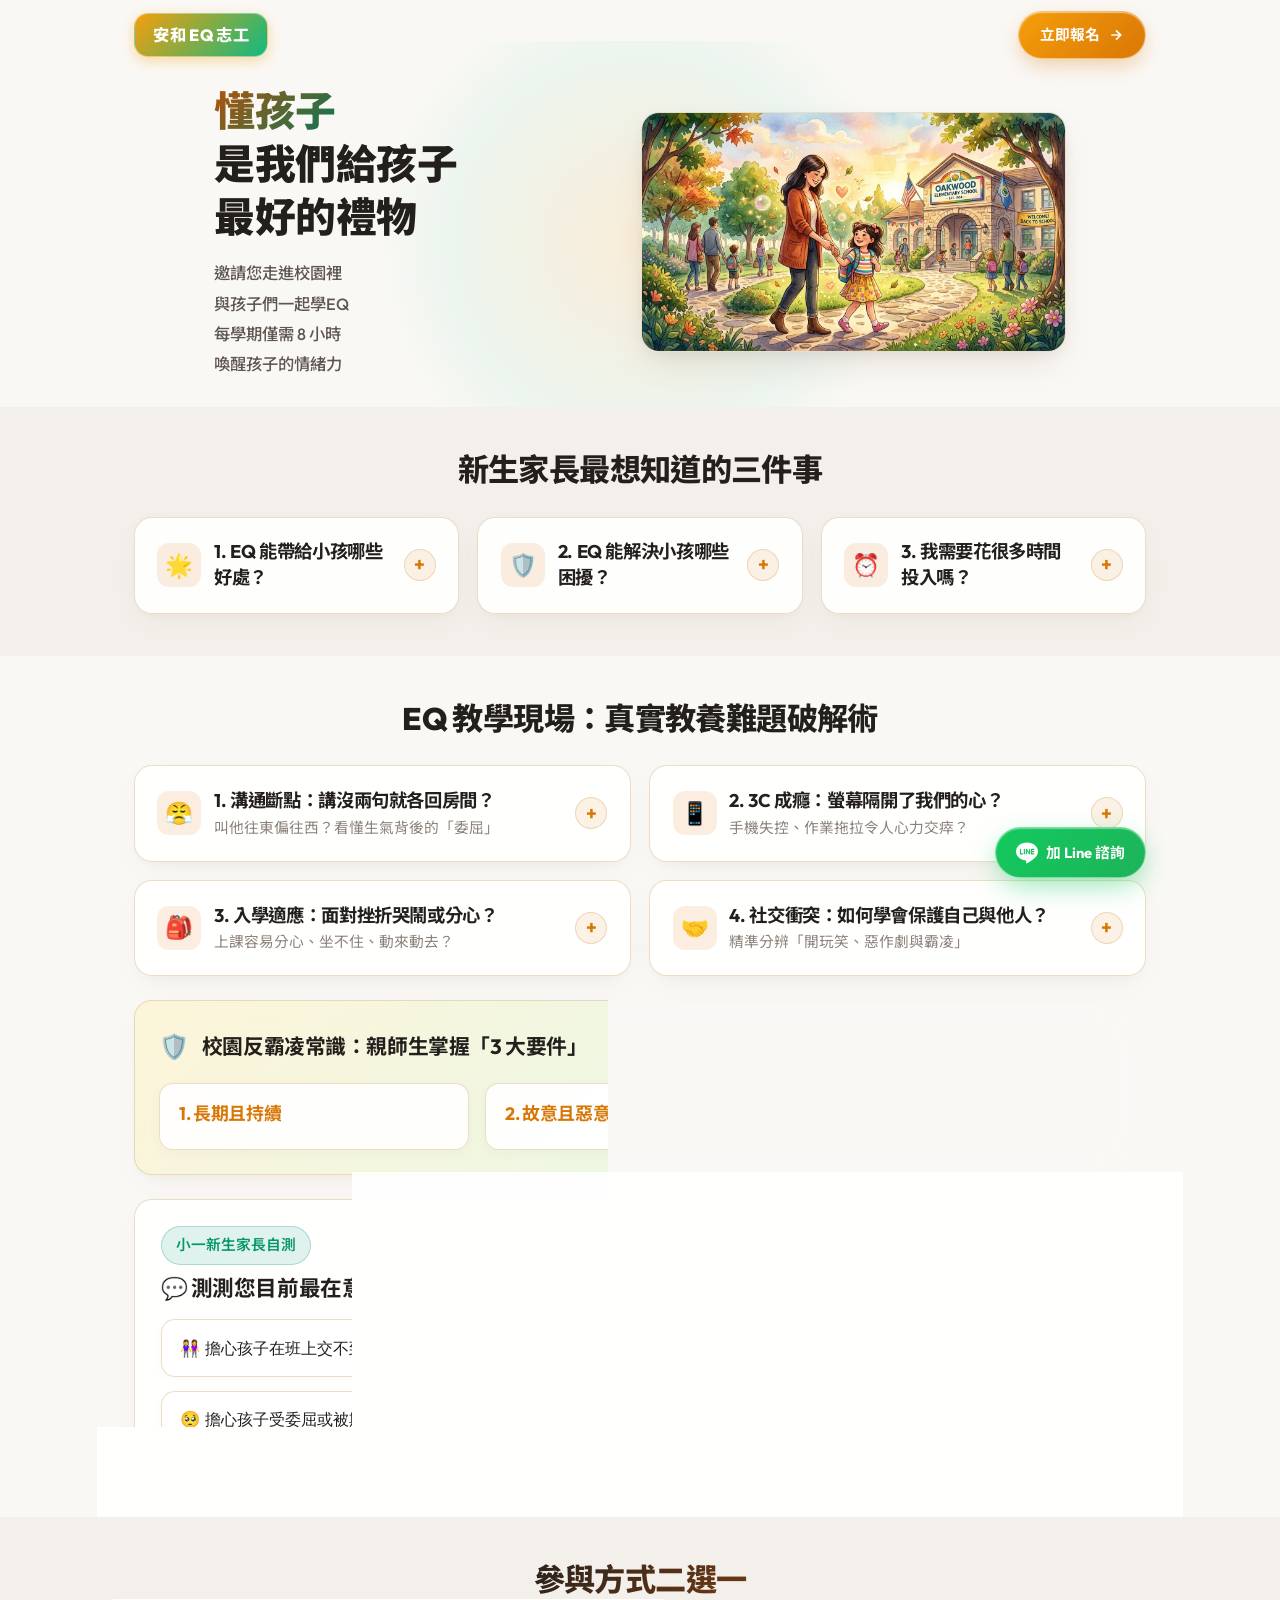
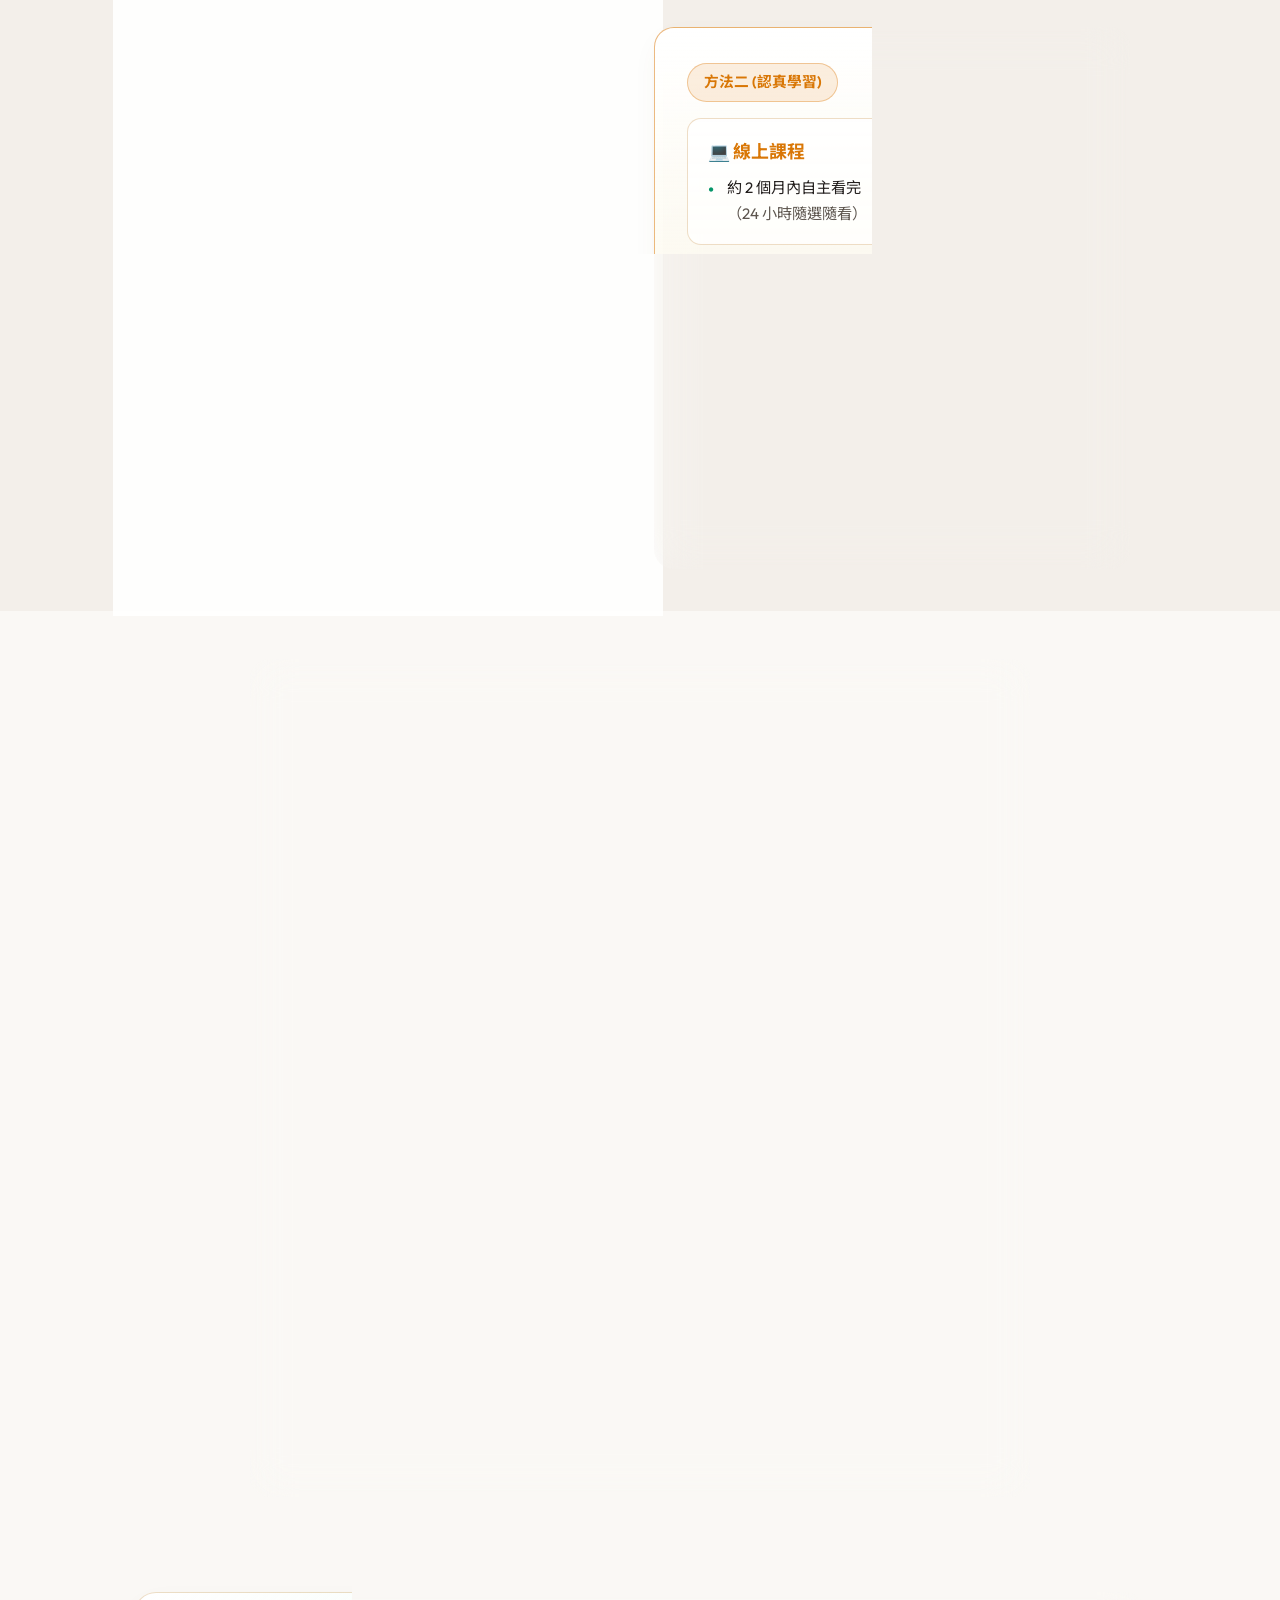
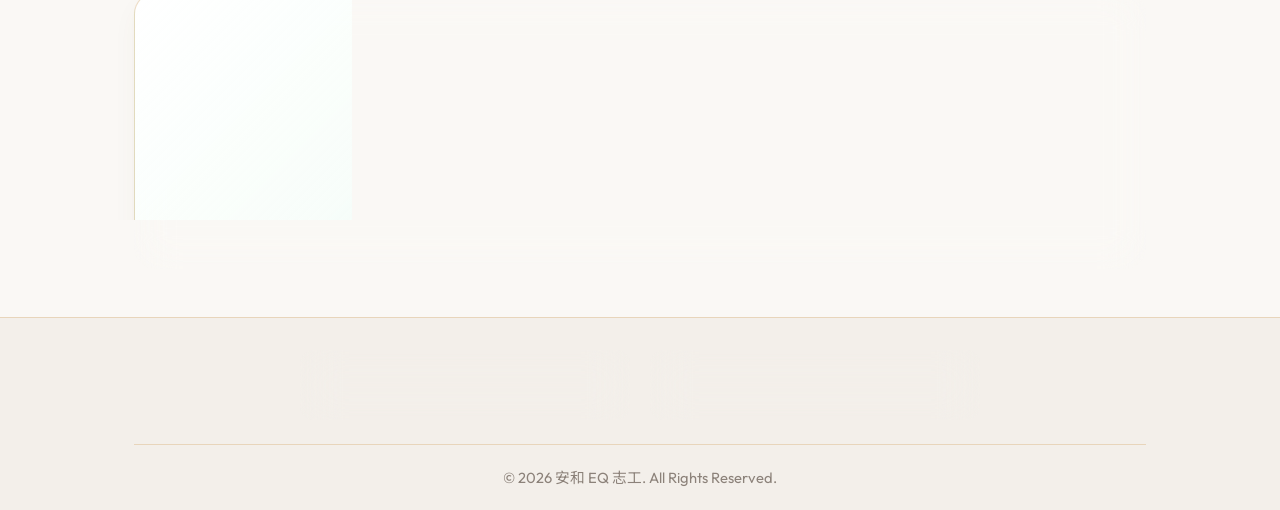
==== commit a86c0dde: "chore: update LINE ID placeholder to （建議填寫）" ====
--- a/index.html
+++ b/index.html
@@ -456,7 +456,7 @@
                         </label>
                         <div class="input-wrapper">
                             <svg class="input-icon" width="18" height="18" viewBox="0 0 24 24" fill="none" stroke="currentColor" stroke-width="2"><path d="M21 15a2 2 0 0 1-2 2H7l-4 4V5a2 2 0 0 1 2-2h14a2 2 0 0 1 2 2z"/></svg>
-                            <input type="text" id="form-line" name="entry.1179144741" class="form-input" placeholder="（選填）（方便加群討論）">
+                            <input type="text" id="form-line" name="entry.1179144741" class="form-input" placeholder="（建議填寫）">
                         </div>
                     </div>
 
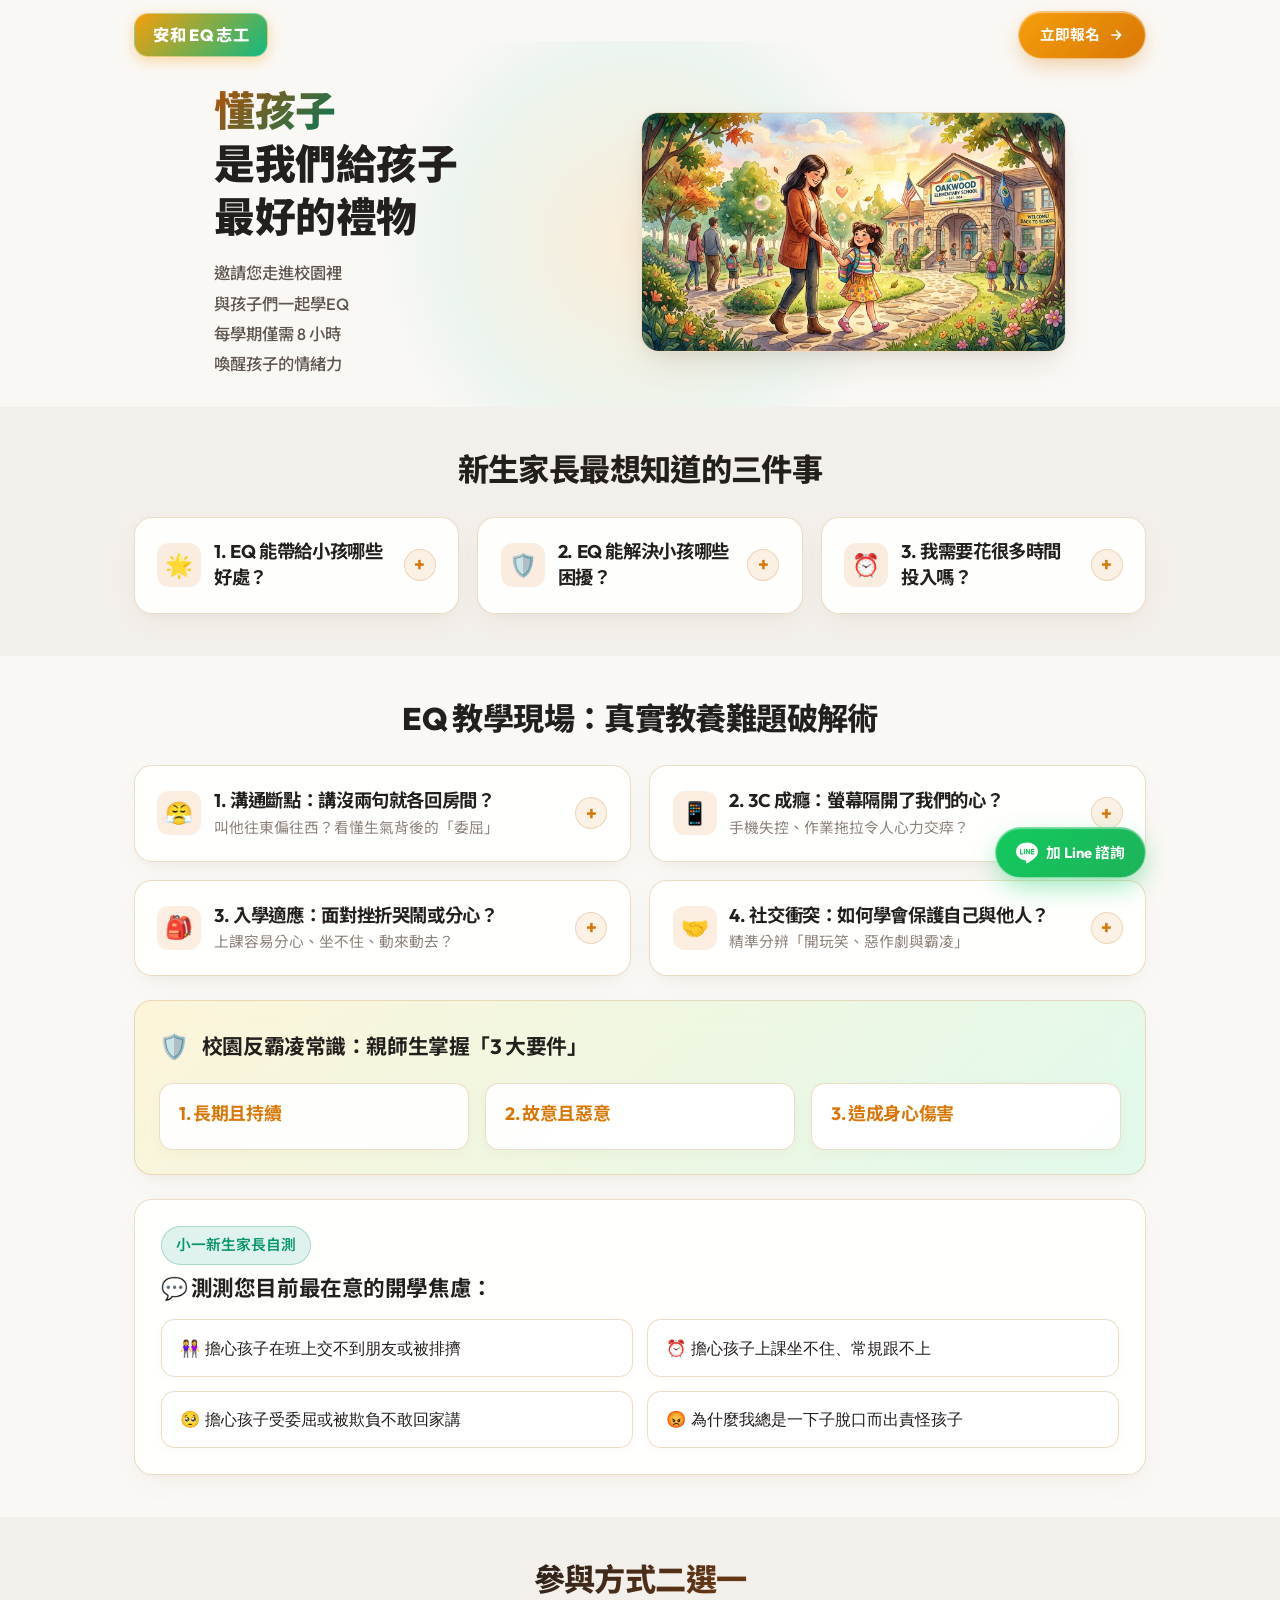
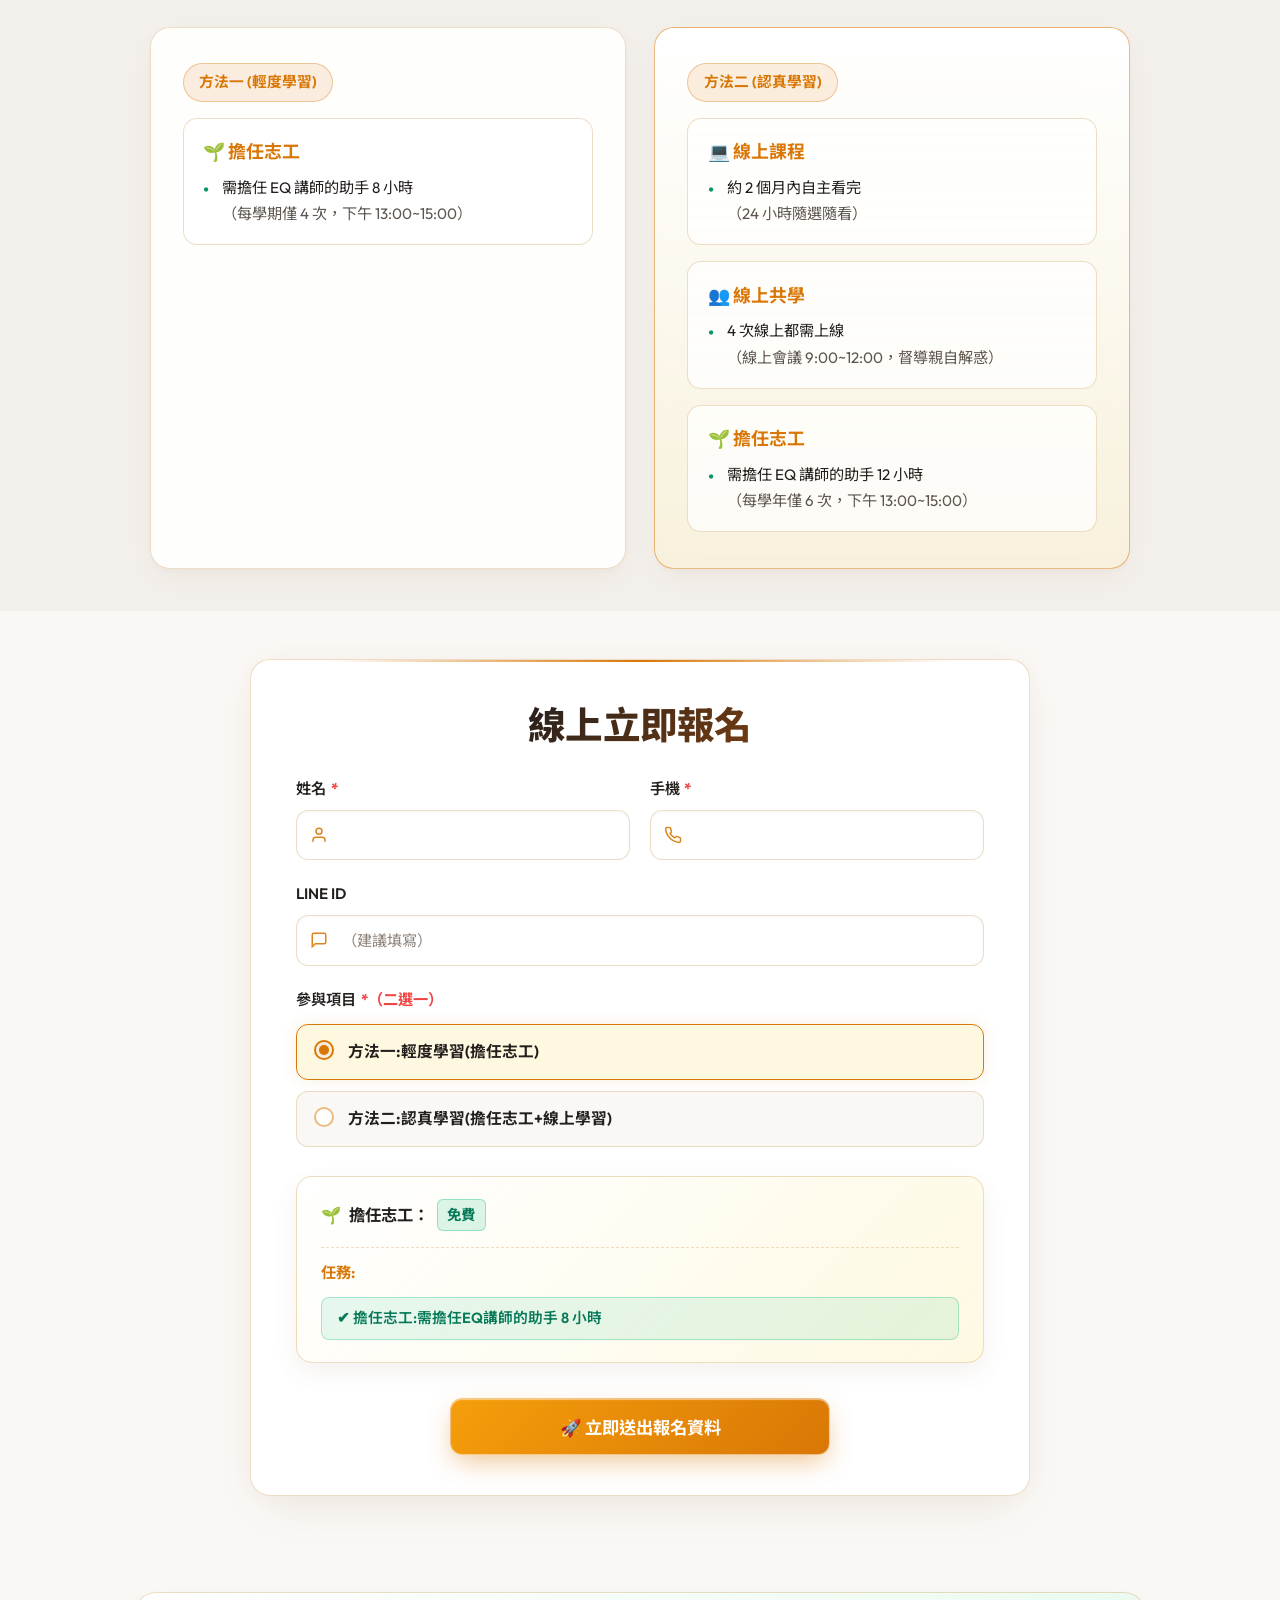
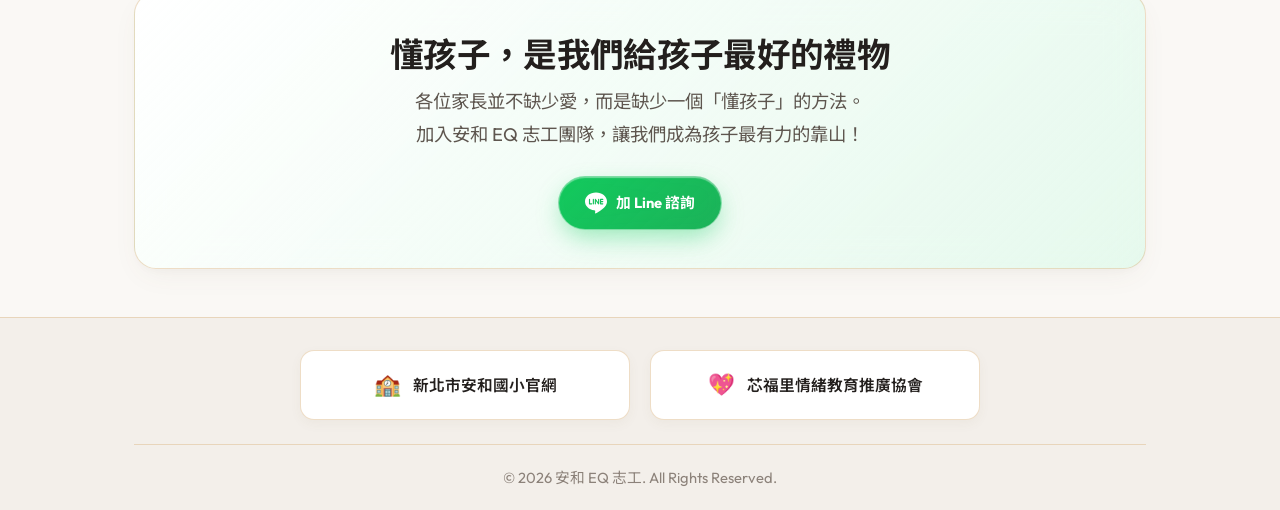
==== commit 1b68a102: "checkpoint: [v2.01] - update Method 2 volunteer hours to 12 hours (6 sessions per school year, 13:00" ====
--- a/index.html
+++ b/index.html
@@ -405,8 +405,8 @@
                             <div class="sub-path-title">🌱 擔任志工</div>
                             <ul class="sub-path-list">
                                 <li>
-                                    需擔任 EQ 講師的助手 8 小時<br>
-                                    <span class="sub-line">（每學期僅 4 次，下午 13:00~15:00）</span>
+                                    需擔任 EQ 講師的助手 12 小時<br>
+                                    <span class="sub-line">（每學年僅 6 次，下午 13:00~15:00）</span>
                                 </li>
                             </ul>
                         </div>
@@ -528,7 +528,7 @@
                             <div class="compact-req-badges">
                                 <span class="req-badge">✔ 線上課程:約2 個月內自主看完</span>
                                 <span class="req-badge">✔ 線上共學: 4 次線上都需上線</span>
-                                <span class="req-badge">✔ 擔任志工:需擔任EQ講師的助手 8 小時</span>
+                                <span class="req-badge">✔ 擔任志工:需擔任EQ講師的助手 12 小時</span>
                             </div>
                             <div class="compact-req-note">(以上三任務皆需完成，才達退費標準)</div>
                         </div>
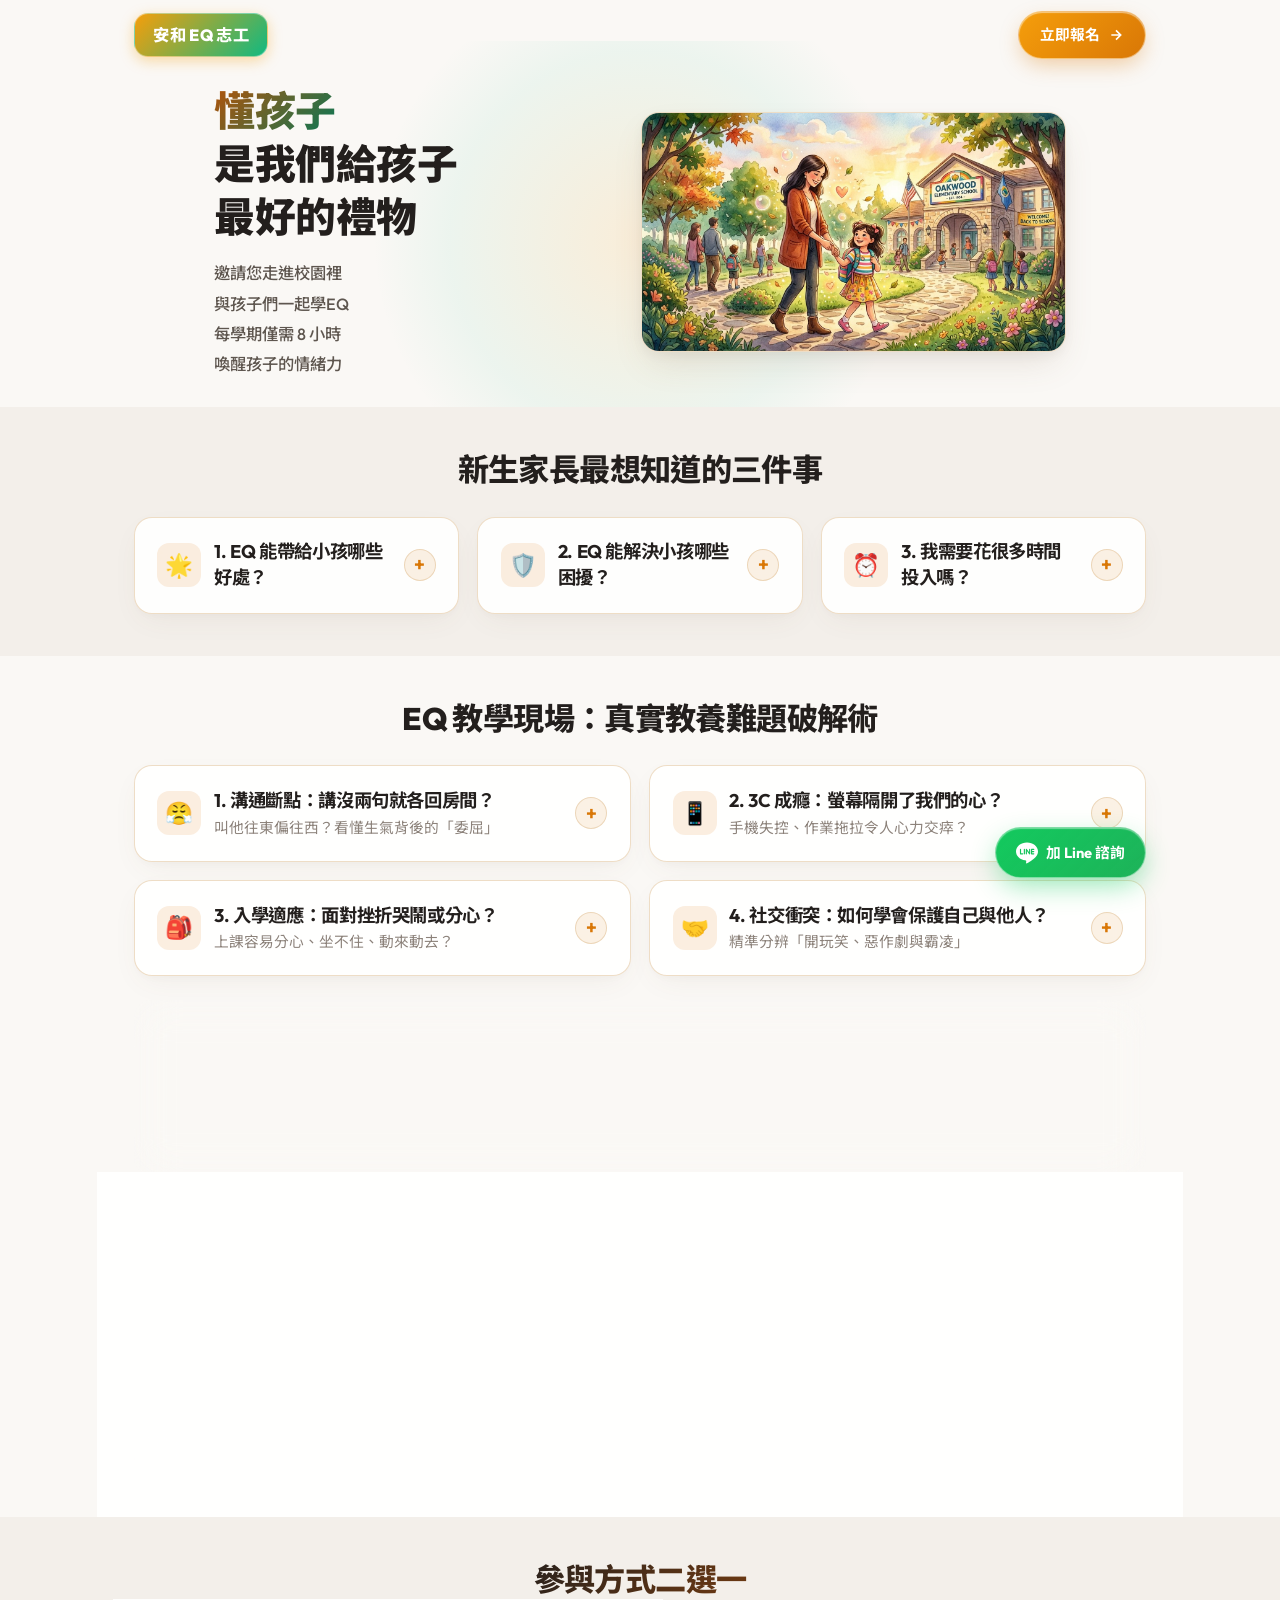
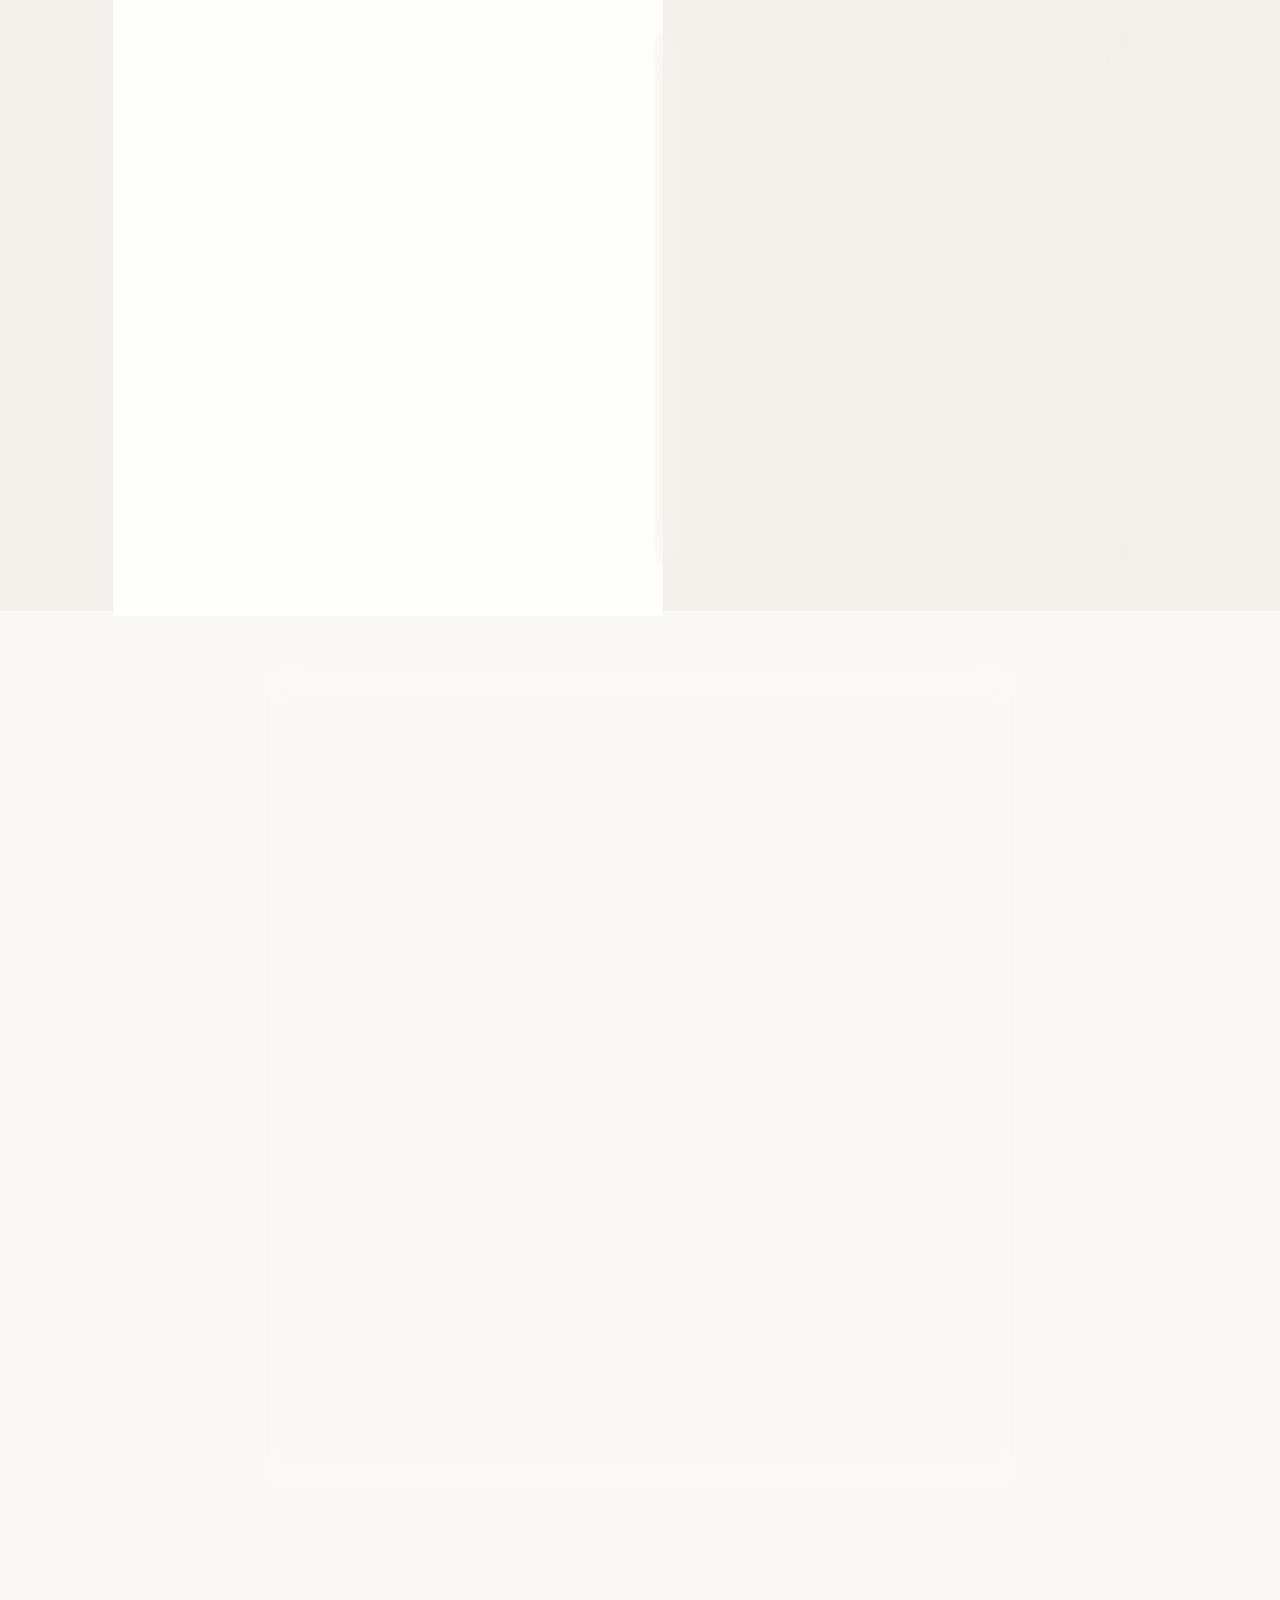
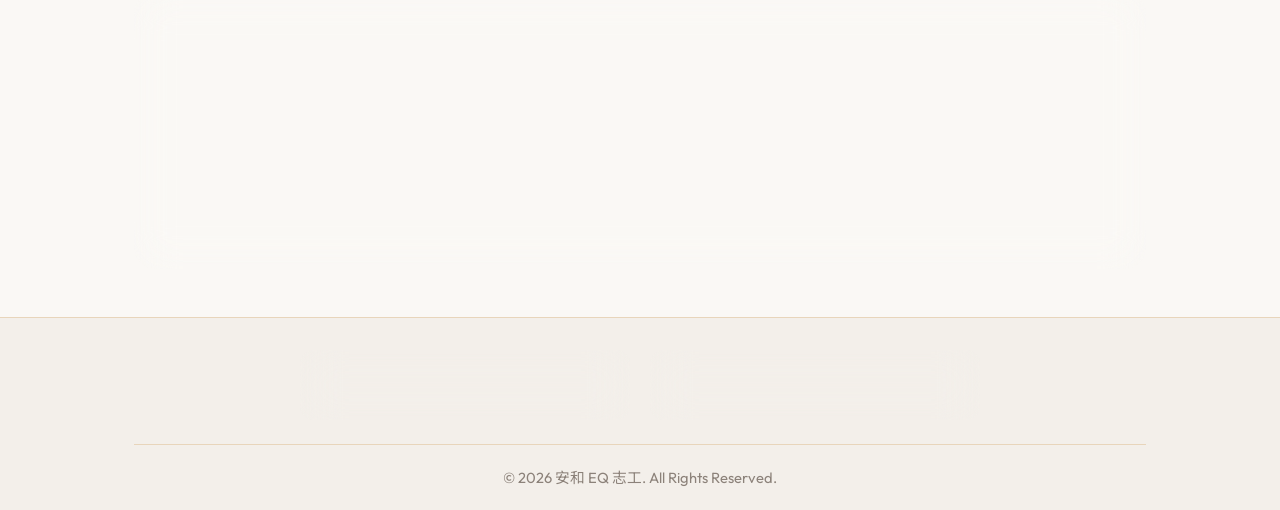
==== commit 2cf3f0a2: "feat(seo): update Anhe EQ keyword matrix (isolated from Leli), add sitemap and robots.txt" ====
--- a/index.html
+++ b/index.html
@@ -30,21 +30,21 @@
             } catch(e) {}
         })();
     </script>
-    <title>安和 EQ 志工官方網站｜懂孩子，是我們給孩子最好的禮物</title>
-    <meta name="description" content="安和 EQ 志工招募中：各位家長並不缺少愛，而是缺少一個「懂孩子」的方法。攜手芯福里情緒教育協會深耕 12 年，每學期僅需 8 小時，邀您為孩子走進一次校園！">
-    <meta name="keywords" content="安和EQ志工, 安和國小EQ志工, 安和國小, 芯福里, 芯福里情緒教育協會, 小一新生, 開學適應, EQ教育, 親子共學, 反霸凌, 懂孩子">
+    <title>安和EQ｜新北市安和國小 EQ 志工官方網站（EQ安和・安和EQ志工）</title>
+    <meta name="description" content="新北市土城區安和國小 EQ 志工官方網站（安和EQ / EQ安和）。深耕安和校園 12 年，攜手推廣情緒教育，每學期僅需 8 小時入班服務。歡迎搜尋「安和EQ」掌握安和國小 EQ 志工招募最新消息！">
+    <meta name="keywords" content="安和EQ, EQ安和, 安和EQ志工, 安和國小EQ, 安和國小EQ志工, 安和EQ官網, 土城安和EQ, 新北安和EQ, 安和國小EQ招募, 安和EQ報名, 安和國小志工">
 
     <!-- Open Graph / LINE / Facebook Sharing Meta Tags -->
     <meta property="og:type" content="website">
     <meta property="og:url" content="https://eqanhe.github.io/web/">
-    <meta property="og:title" content="安和 EQ 志工官方網站｜懂孩子，是我們給孩子最好的禮物">
-    <meta property="og:description" content="各位家長並不缺少愛，而是缺少一個「懂孩子」的方法。安和 12 年 EQ 教育傳承，每學期僅需 8 小時，邀您走進校園與孩子一同成長！">
+    <meta property="og:title" content="安和EQ｜新北市安和國小 EQ 志工官方網站（EQ安和・安和EQ志工）">
+    <meta property="og:description" content="新北市土城區安和國小 EQ 志工官方網站（安和EQ / EQ安和）。深耕安和校園 12 年，每學期僅需 8 小時，邀您為孩子走進安和校園一同成長！">
     <meta property="og:image" content="images/hero_eq_parent_child.jpg">
 
     <!-- Twitter Meta Tags -->
     <meta name="twitter:card" content="summary_large_image">
-    <meta name="twitter:title" content="安和 EQ 志工官方網站｜懂孩子，是我們給孩子最好的禮物">
-    <meta name="twitter:description" content="各位家長並不缺少愛，而是缺少一個「懂孩子」的方法。安和 12 年 EQ 教育傳承，每學期僅需 8 小時，邀您走進校園與孩子一同成長！">
+    <meta name="twitter:title" content="安和EQ｜新北市安和國小 EQ 志工官方網站（EQ安和・安和EQ志工）">
+    <meta name="twitter:description" content="新北市土城區安和國小 EQ 志工官方網站（安和EQ / EQ安和）。深耕安和校園 12 年，每學期僅需 8 小時，邀您為孩子走進安和校園一同成長！">
     <meta name="twitter:image" content="images/hero_eq_parent_child.jpg">
 
     <!-- Google Structured Data (JSON-LD) -->
@@ -52,12 +52,13 @@
     {
       "@context": "https://schema.org",
       "@type": "EducationalOrganization",
-      "name": "安和 EQ 志工",
+      "name": "安和EQ志工",
+      "alternateName": ["安和EQ", "EQ安和", "安和國小EQ志工", "安和國小EQ", "新北市土城區安和國小EQ志工組"],
       "parentOrganization": {
         "@type": "ElementarySchool",
         "name": "新北市土城區安和國民小學"
       },
-      "description": "安和 EQ 志工致力於推廣情緒教育與親子共學，透過專業培訓與班級輔導，協助孩子建立健全心理素質與人際互動技巧。",
+      "description": "安和國小 EQ 志工致力於推廣情緒教育與親子共學，透過專業培訓與班級輔導，協助孩子建立健全心理素質與人際互動技巧。",
       "url": "https://eqanhe.github.io/web/"
     }
     </script>
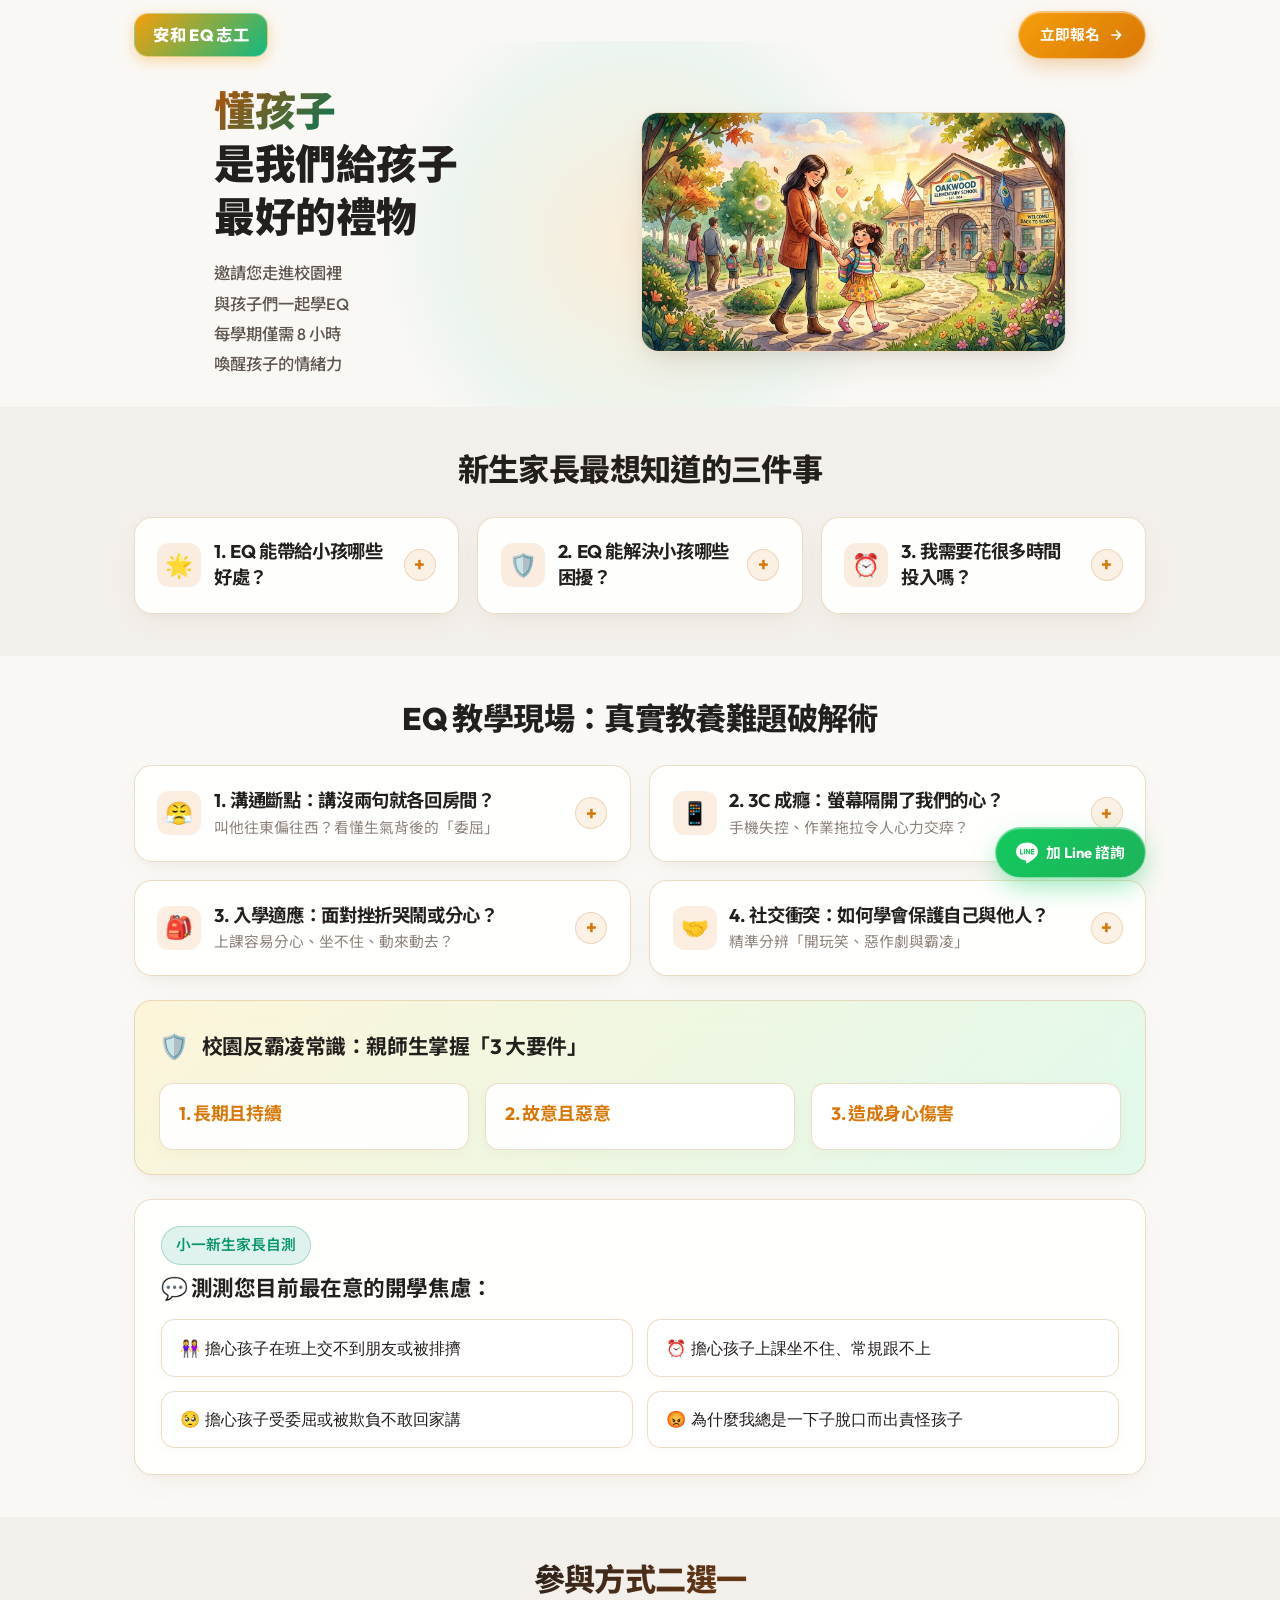
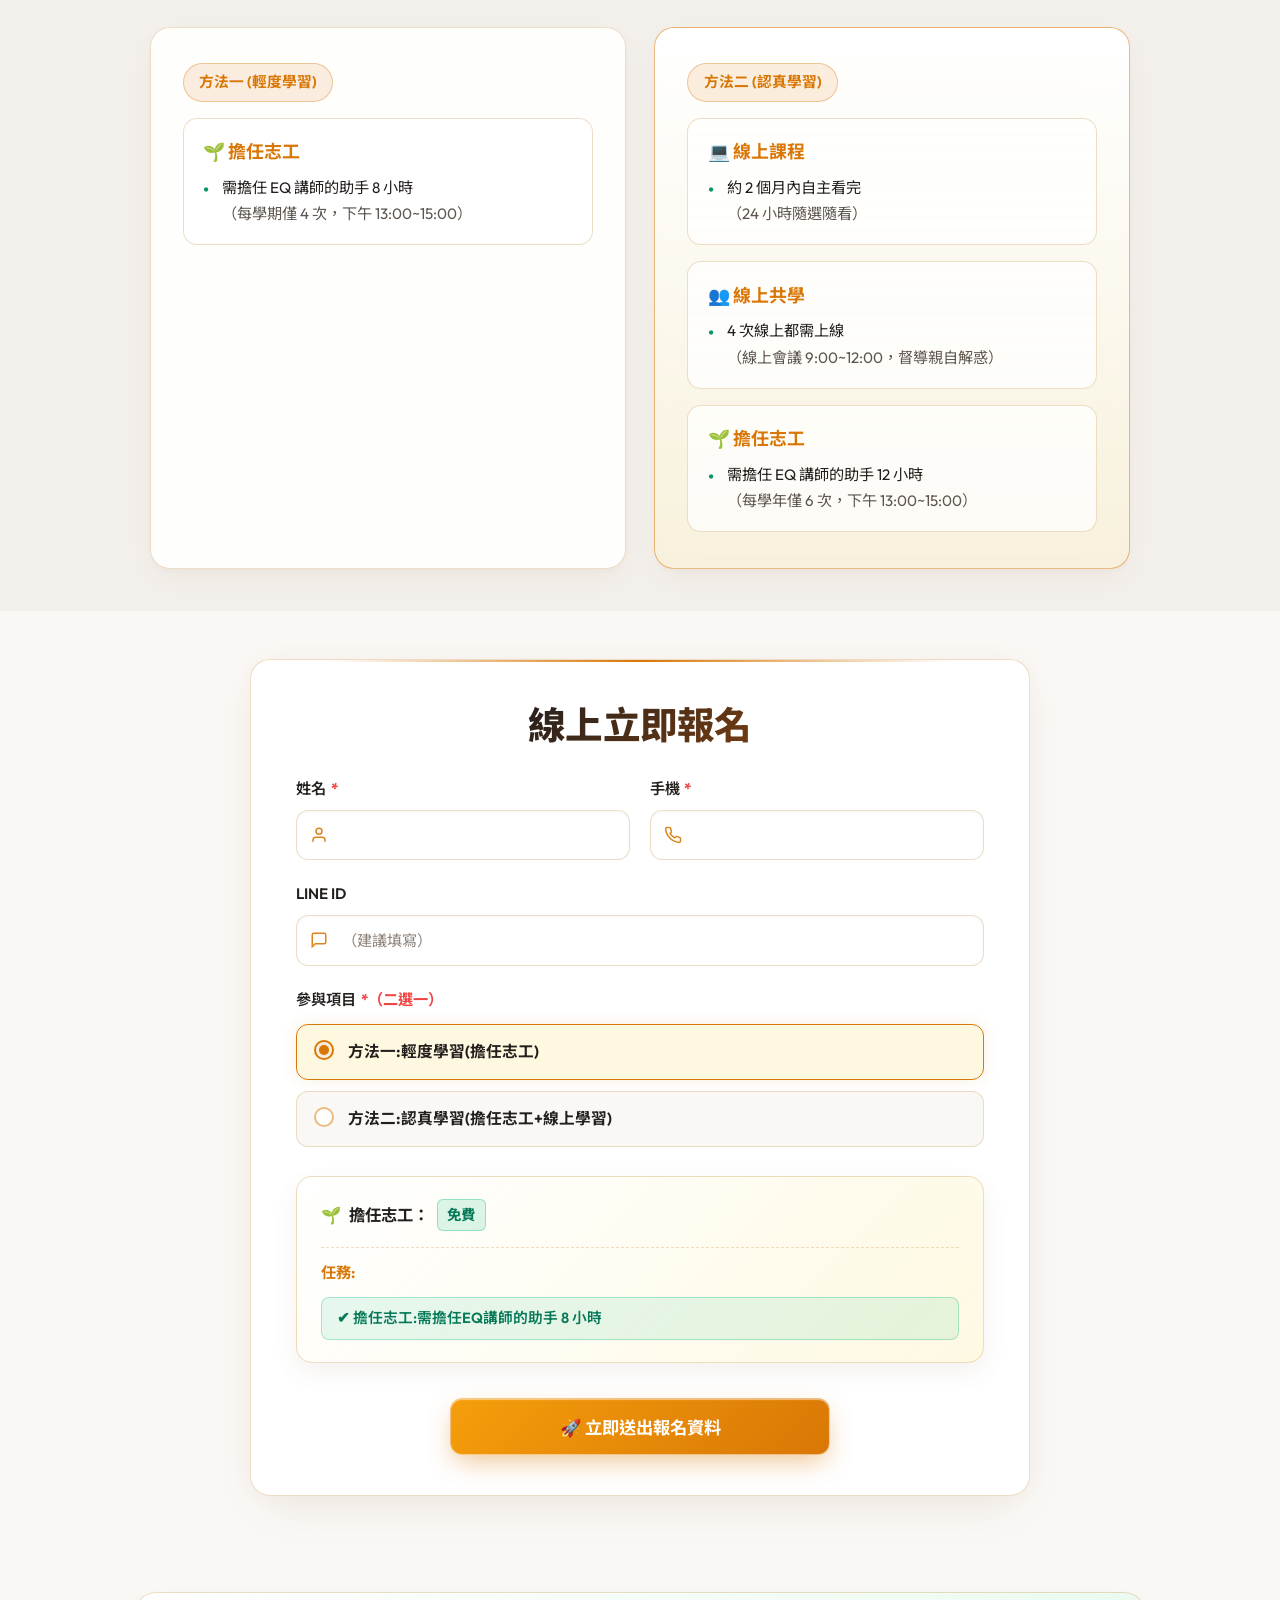
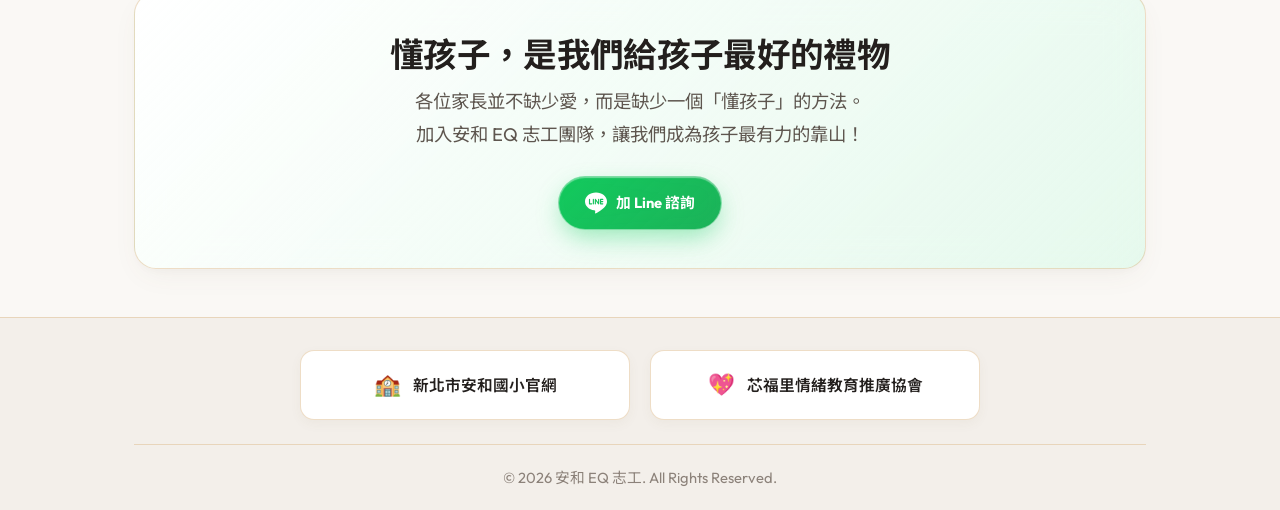
==== commit 8825a53e: "feat(seo): add google-site-verification meta to Anhe EQ" ====
--- a/index.html
+++ b/index.html
@@ -31,6 +31,7 @@
         })();
     </script>
     <title>安和EQ｜新北市安和國小 EQ 志工官方網站（EQ安和・安和EQ志工）</title>
+    <meta name="google-site-verification" content="ZgjR4qugewYUv8m_xAsq1rPDhwHByDgBkeGPy7pIhLg">
     <meta name="description" content="新北市土城區安和國小 EQ 志工官方網站（安和EQ / EQ安和）。深耕安和校園 12 年，攜手推廣情緒教育，每學期僅需 8 小時入班服務。歡迎搜尋「安和EQ」掌握安和國小 EQ 志工招募最新消息！">
     <meta name="keywords" content="安和EQ, EQ安和, 安和EQ志工, 安和國小EQ, 安和國小EQ志工, 安和EQ官網, 土城安和EQ, 新北安和EQ, 安和國小EQ招募, 安和EQ報名, 安和國小志工">
 
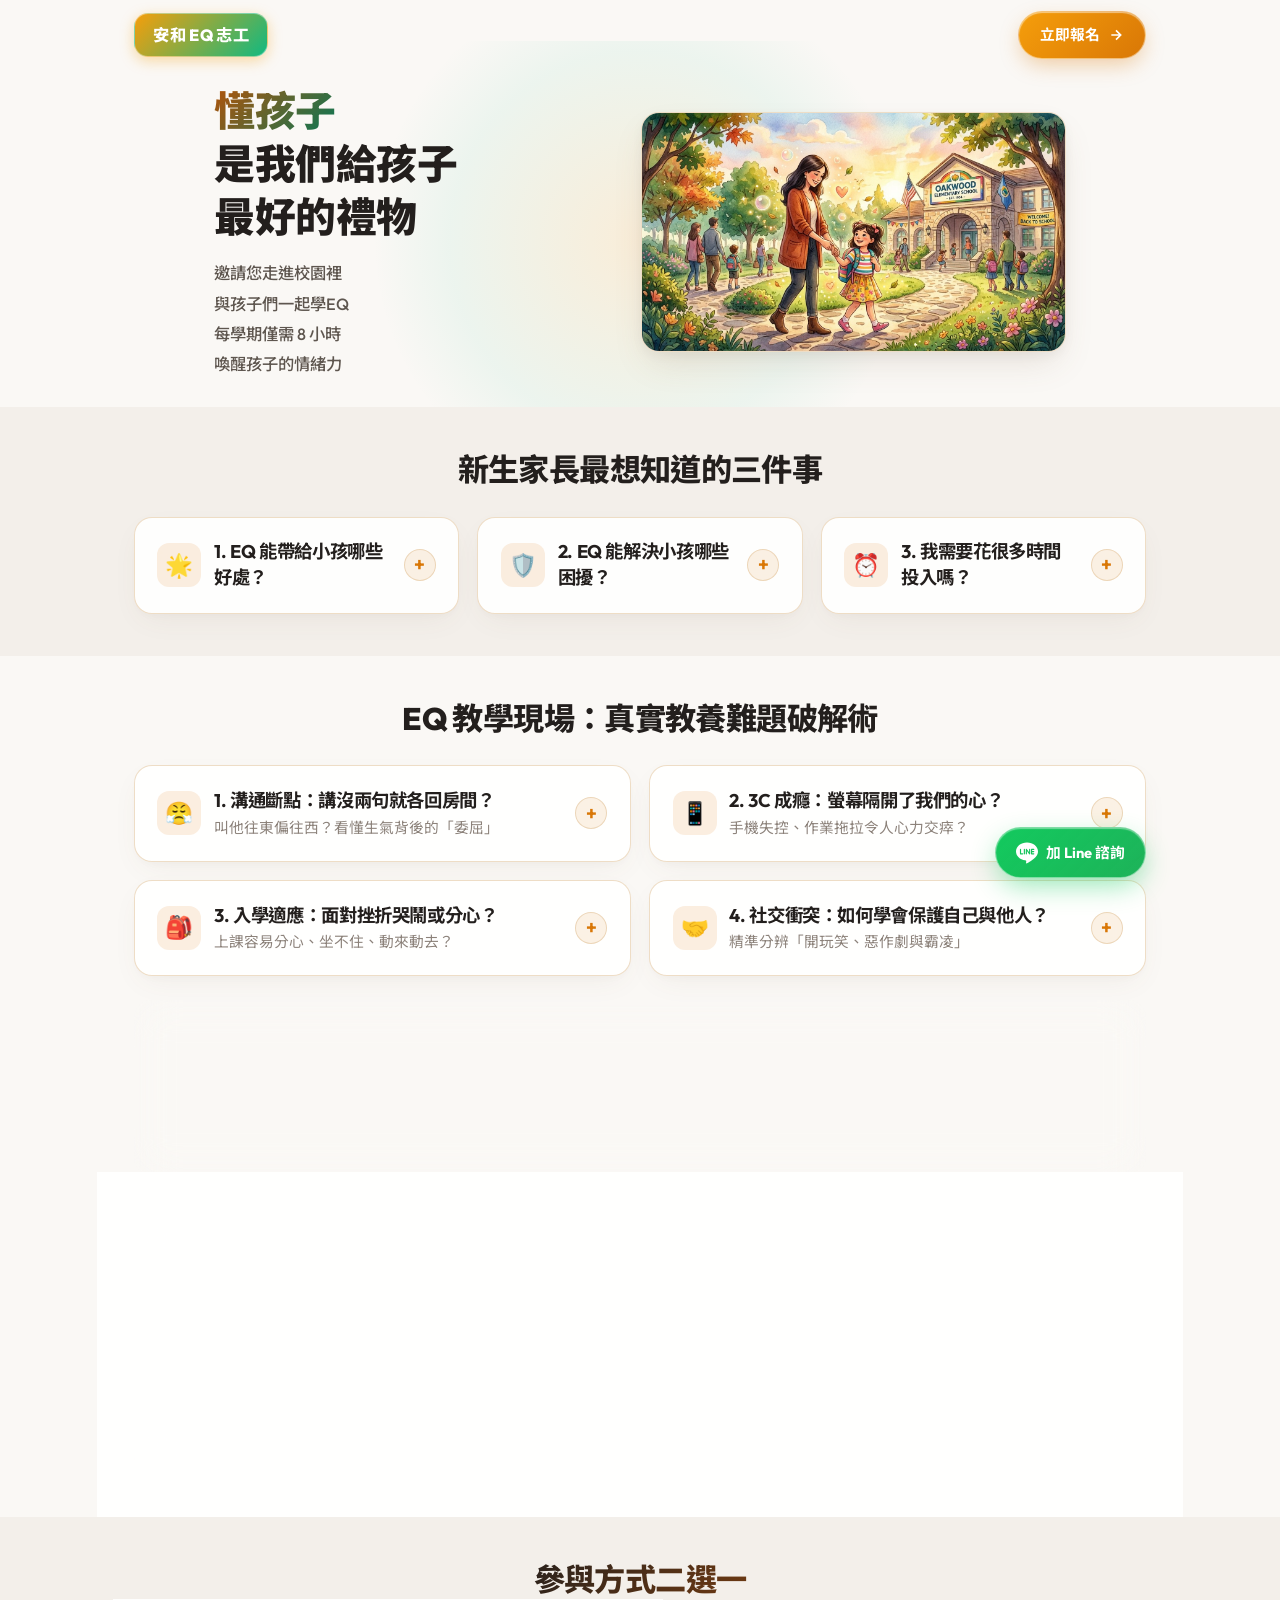
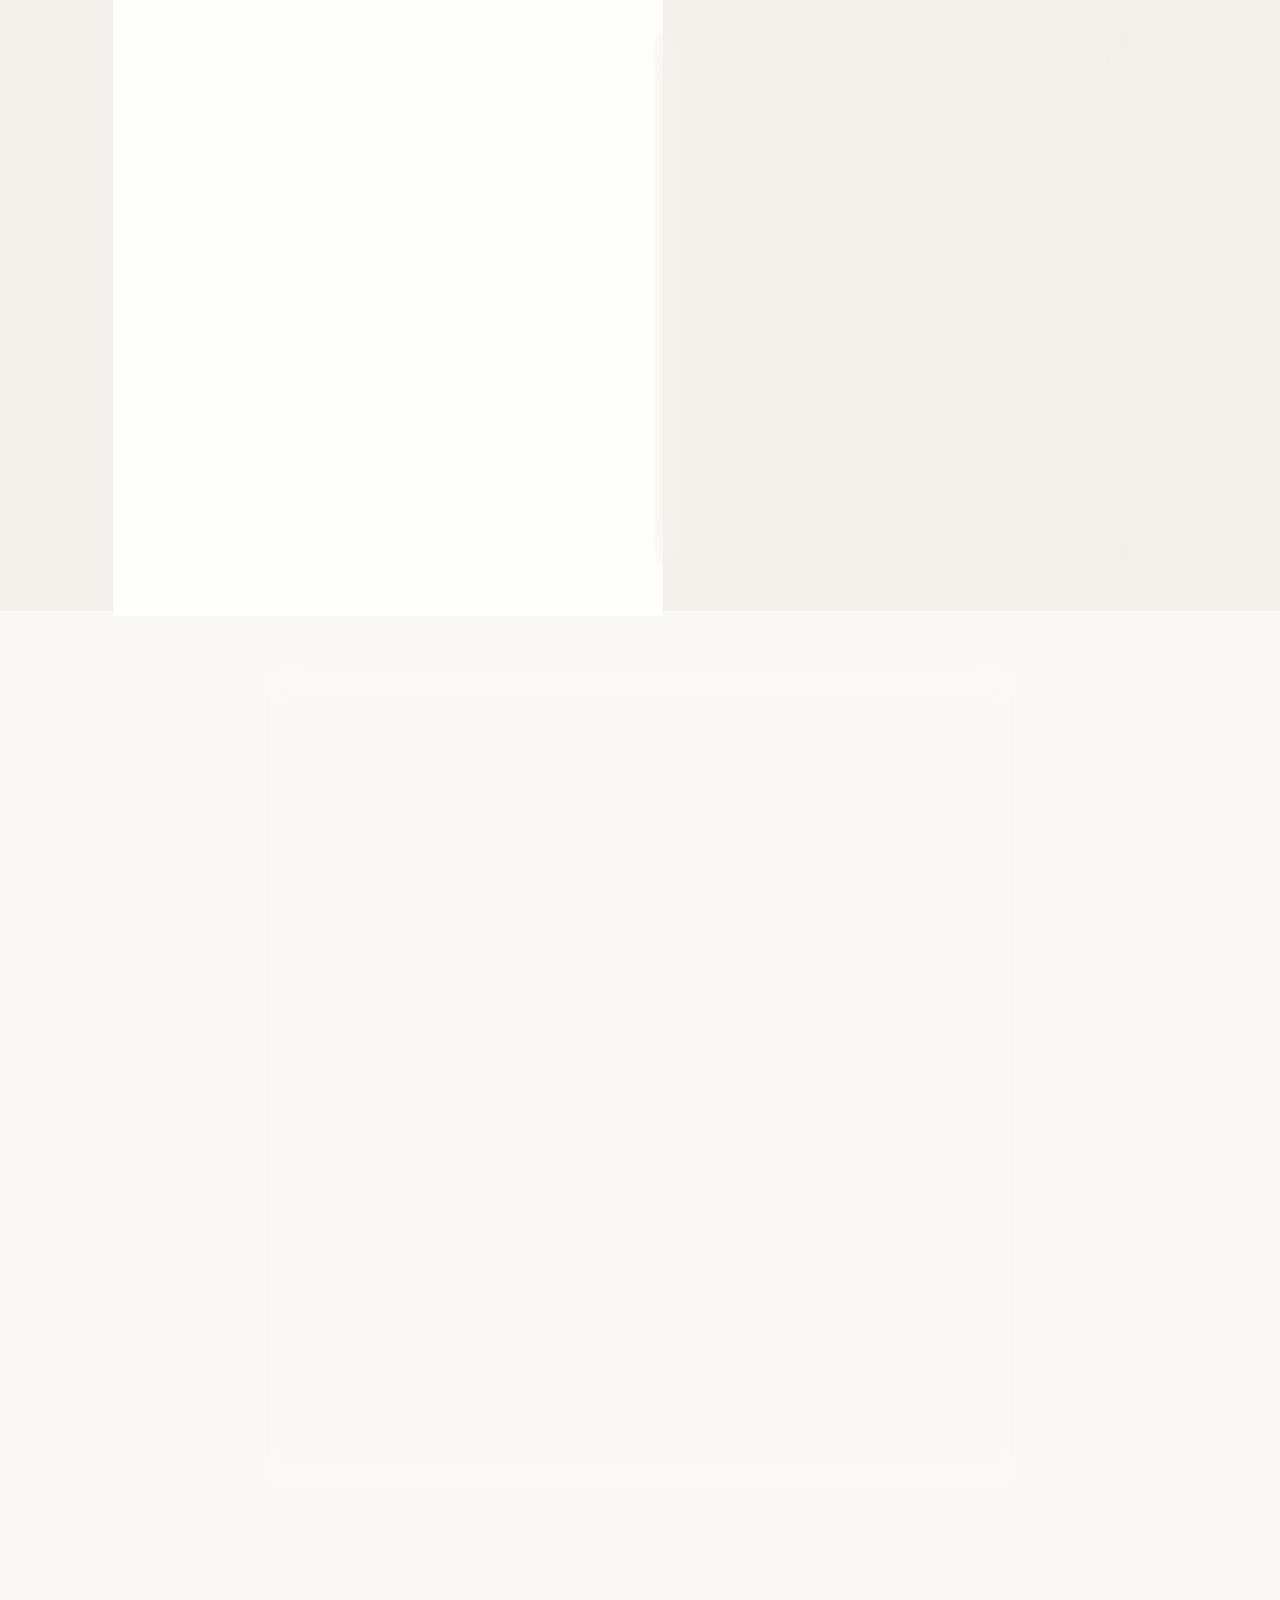
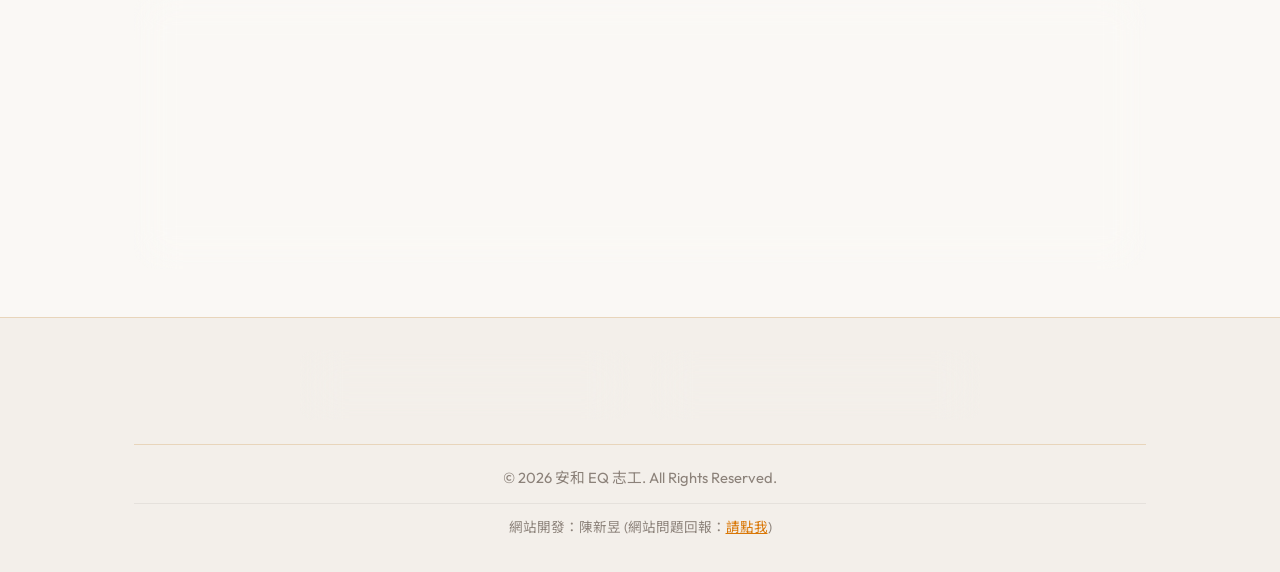
==== commit 1a461a56: "feat(seo): 擴充代碼隱藏層結構化資料與關鍵字，全站同步頁尾技術維護資訊列" ====
--- a/index.html
+++ b/index.html
@@ -31,9 +31,9 @@
         })();
     </script>
     <title>安和EQ｜新北市安和國小 EQ 志工官方網站（EQ安和・安和EQ志工）</title>
-    <meta name="google-site-verification" content="ZgjR4qugewYUv8m_xAsq1rPDhwHByDgBkeGPy7pIhLg">
+    <meta name="google-site-verification" content="YMBqYxMK0WaDPy6NgW51J22KdoFkJA3yfrCamA37iHY">
     <meta name="description" content="新北市土城區安和國小 EQ 志工官方網站（安和EQ / EQ安和）。深耕安和校園 12 年，攜手推廣情緒教育，每學期僅需 8 小時入班服務。歡迎搜尋「安和EQ」掌握安和國小 EQ 志工招募最新消息！">
-    <meta name="keywords" content="安和EQ, EQ安和, 安和EQ志工, 安和國小EQ, 安和國小EQ志工, 安和EQ官網, 土城安和EQ, 新北安和EQ, 安和國小EQ招募, 安和EQ報名, 安和國小志工">
+    <meta name="keywords" content="安和EQ, EQ安和, 安和EQ志工, 安和國小EQ, 安和國小EQ志工, 安和EQ官網, 土城安和EQ, 新北安和EQ, 安和國小EQ招募, 安和EQ報名, 安和國小志工, 科技里長, 科技里長陳新昱, 明德里資訊志工">
 
     <!-- Open Graph / LINE / Facebook Sharing Meta Tags -->
     <meta property="og:type" content="website">
@@ -58,6 +58,13 @@
       "parentOrganization": {
         "@type": "ElementarySchool",
         "name": "新北市土城區安和國民小學"
+      },
+      "contributor": {
+        "@type": "Person",
+        "name": "陳新昱",
+        "jobTitle": "資訊志工",
+        "alternateName": ["科技里長", "科技里長陳新昱", "明德里資訊志工"],
+        "email": "a0987183520@gmail.com"
       },
       "description": "安和國小 EQ 志工致力於推廣情緒教育與親子共學，透過專業培訓與班級輔導，協助孩子建立健全心理素質與人際互動技巧。",
       "url": "https://eqanhe.github.io/web/"
@@ -603,6 +610,9 @@
 
             <div class="footer-bottom">
                 <p>&copy; 2026 安和 EQ 志工. All Rights Reserved.</p>
+                <div class="site-dev-footer" style="text-align:center; font-size:0.85rem; color:var(--text-muted, #78716c); padding: 0.75rem 0; margin-top: 0.8rem; border-top: 1px solid rgba(0,0,0,0.06);">
+                    網站開發：陳新昱 (網站問題回報：<a href="mailto:a0987183520@gmail.com?subject=%E3%80%90%E5%AE%89%E5%92%8CEQ%E7%B6%B2%E7%AB%99%E5%95%8F%E9%A1%8C%E5%9B%9E%E5%A0%B1%E3%80%91" style="color:var(--accent-primary, #d97706); text-decoration:underline;">請點我</a>)
+                </div>
             </div>
         </div>
     </footer>
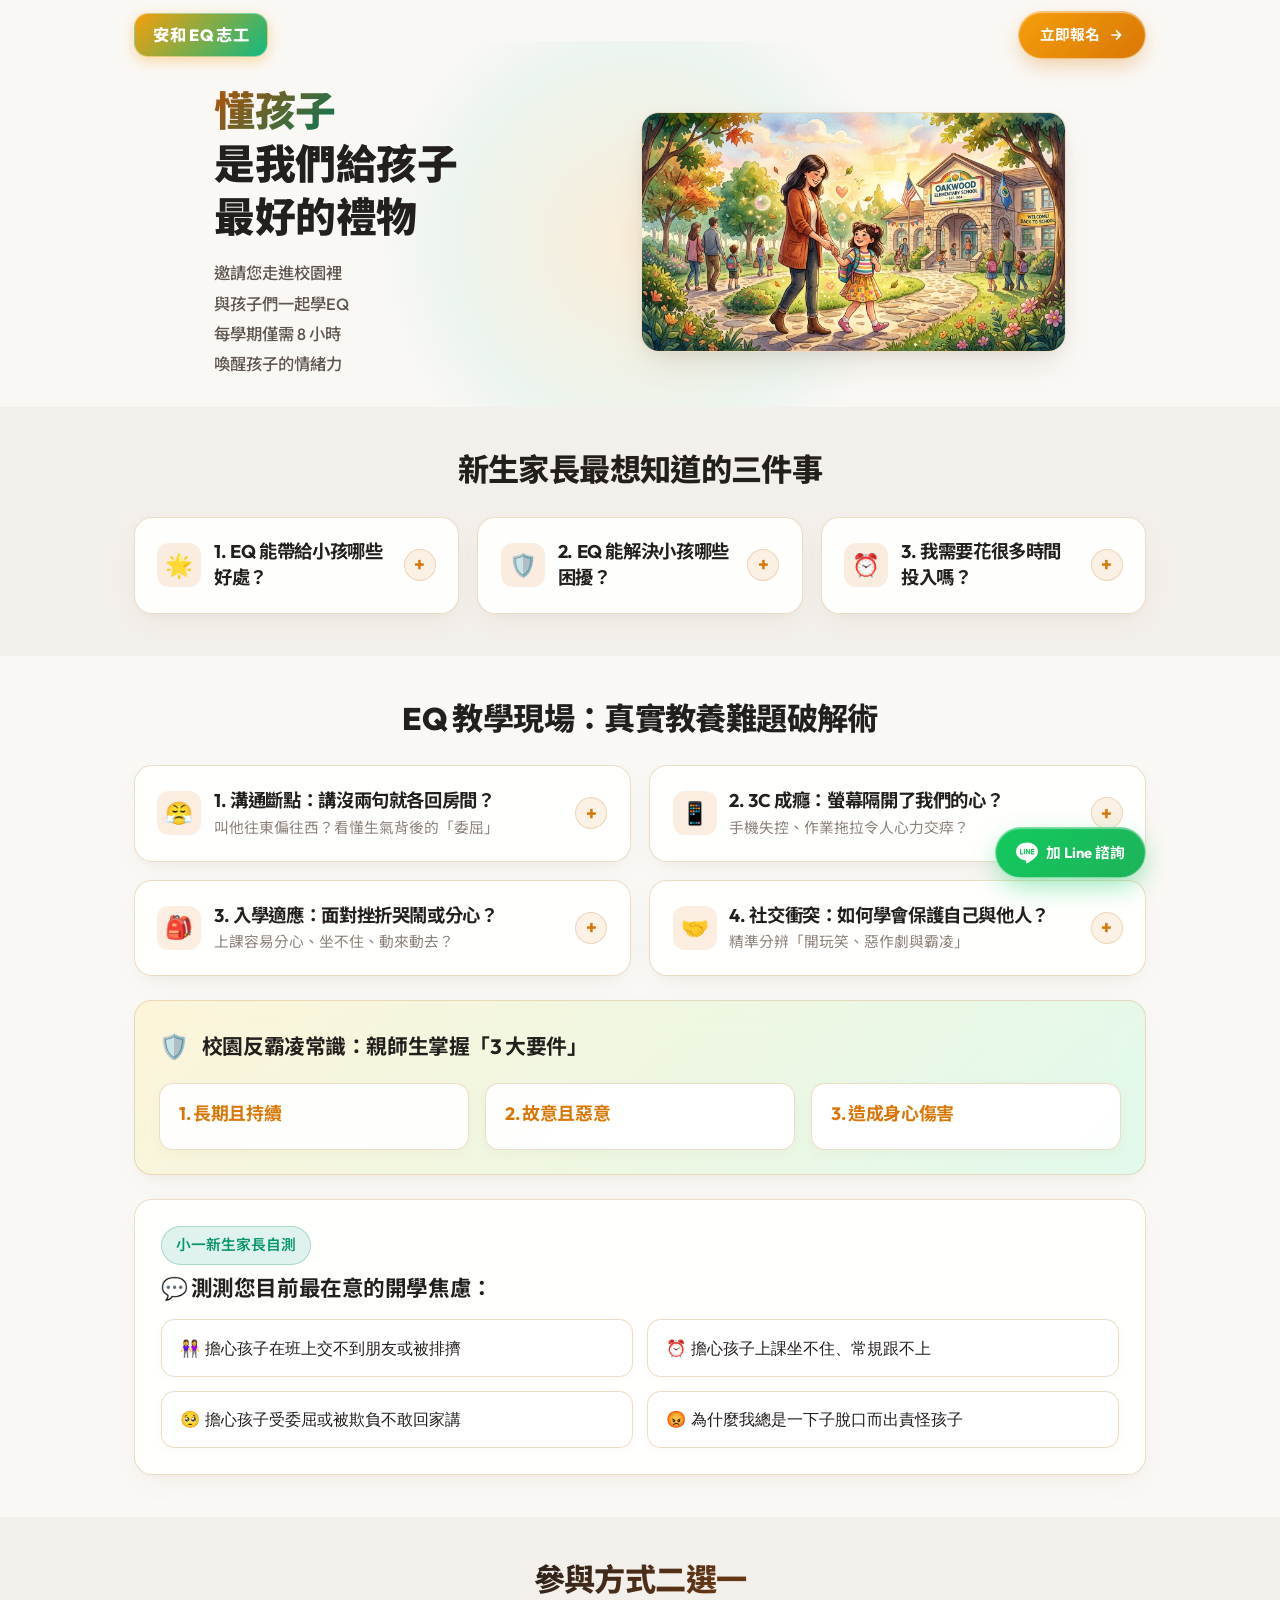
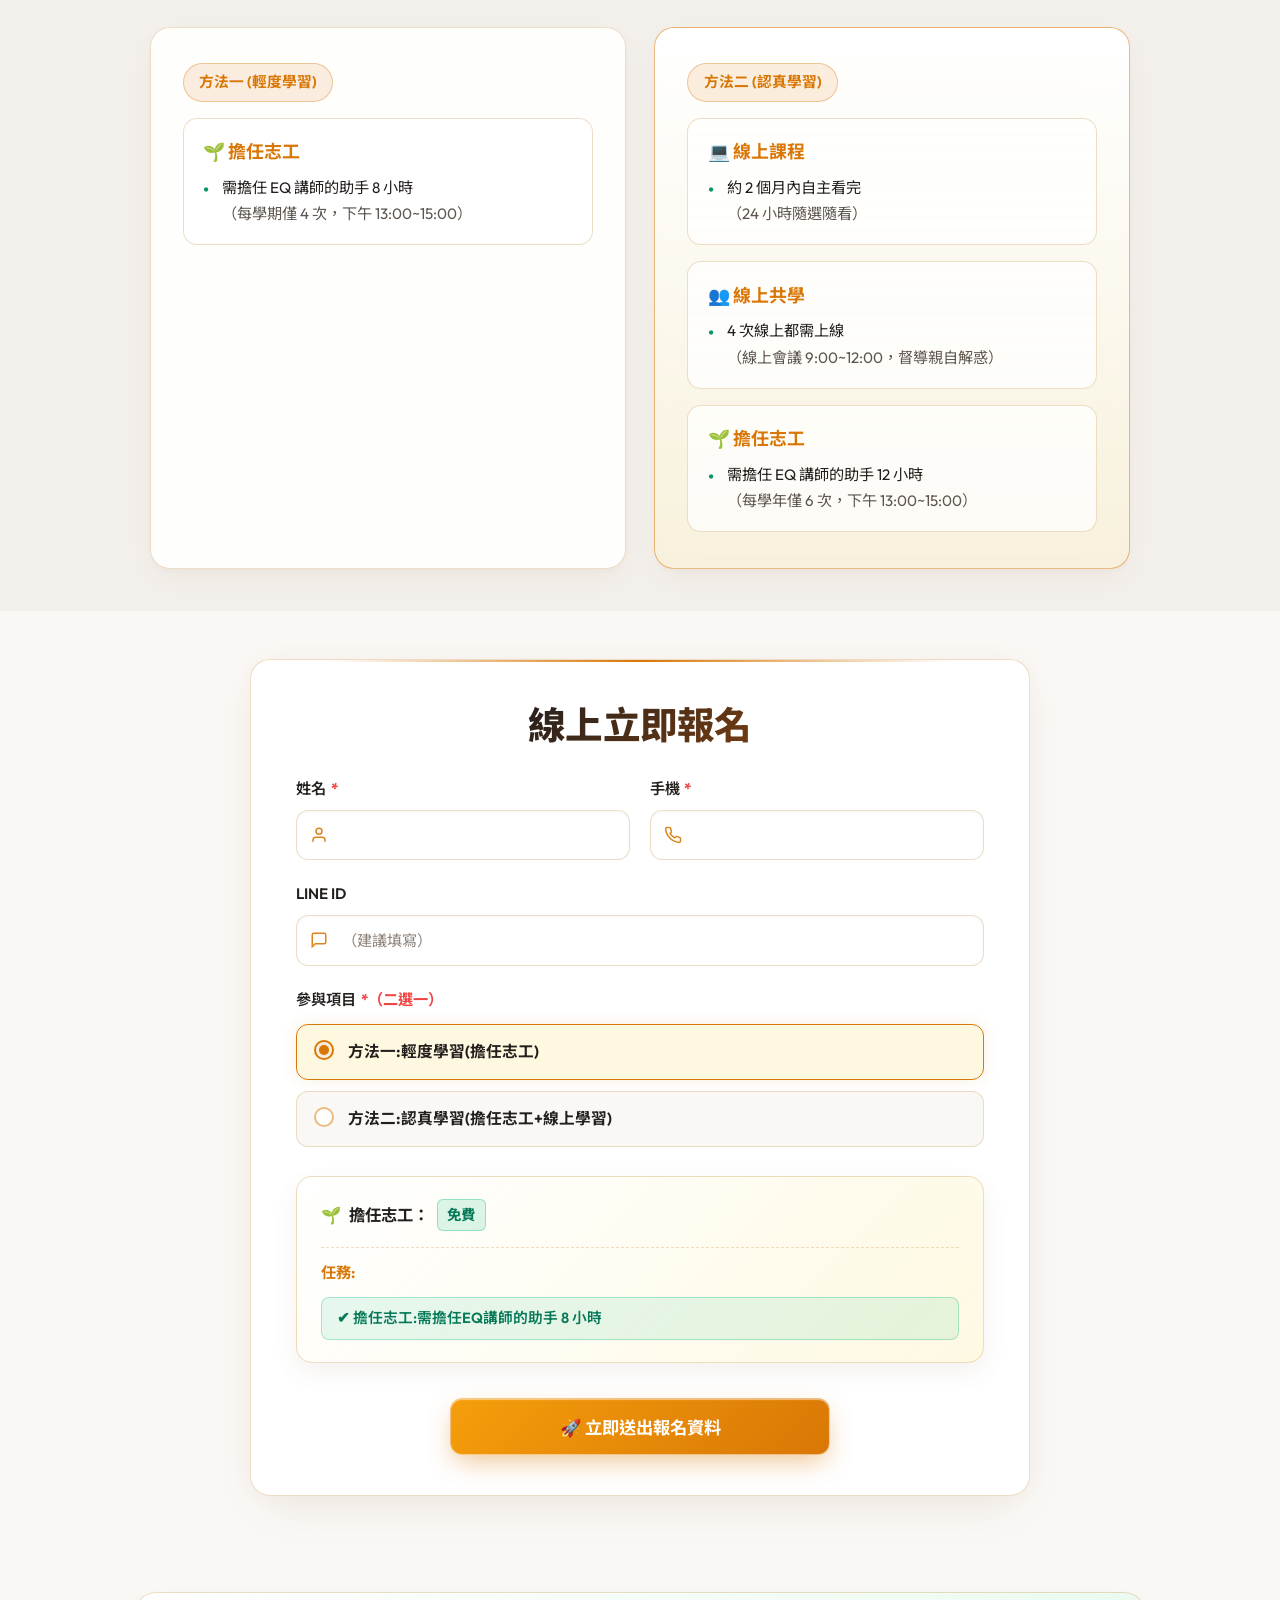
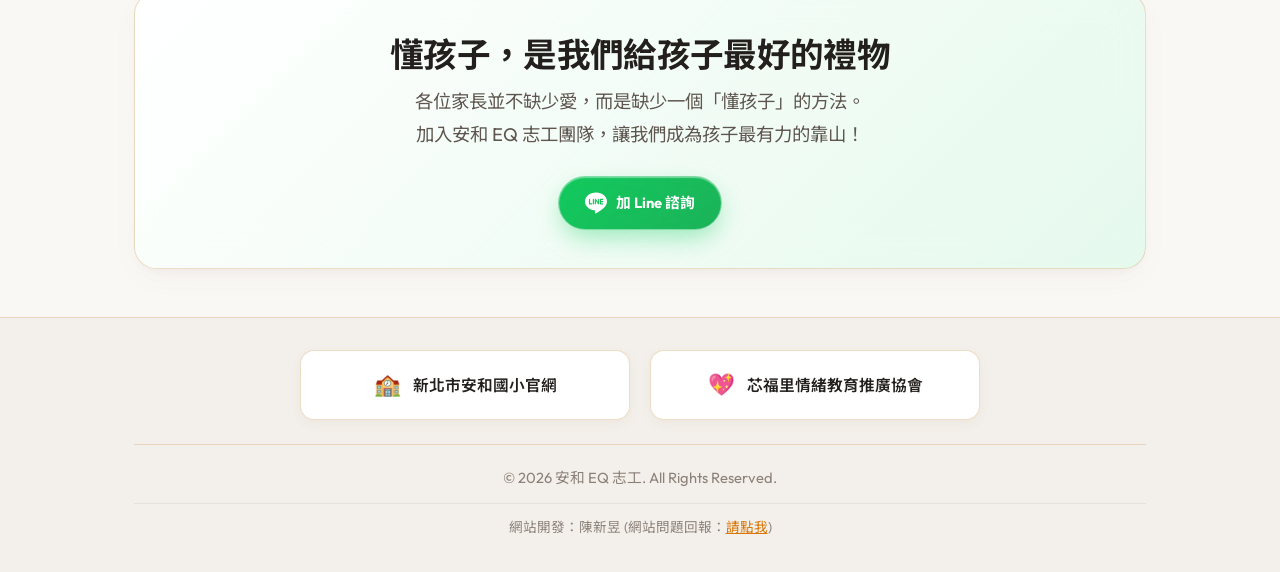
==== commit 5f0e8b77: "feat(feedback): 全站實裝網站問題回報彈窗元件，淘汰 mailto 模式" ====
--- a/index.html
+++ b/index.html
@@ -611,12 +611,13 @@
             <div class="footer-bottom">
                 <p>&copy; 2026 安和 EQ 志工. All Rights Reserved.</p>
                 <div class="site-dev-footer" style="text-align:center; font-size:0.85rem; color:var(--text-muted, #78716c); padding: 0.75rem 0; margin-top: 0.8rem; border-top: 1px solid rgba(0,0,0,0.06);">
-                    網站開發：陳新昱 (網站問題回報：<a href="mailto:a0987183520@gmail.com?subject=%E3%80%90%E5%AE%89%E5%92%8CEQ%E7%B6%B2%E7%AB%99%E5%95%8F%E9%A1%8C%E5%9B%9E%E5%A0%B1%E3%80%91" style="color:var(--accent-primary, #d97706); text-decoration:underline;">請點我</a>)
+                    網站開發：陳新昱 (網站問題回報：<a href="javascript:void(0)" onclick="openSiteReportModal('【安和EQ官網】')" style="color:var(--accent-primary, #d97706); text-decoration:underline; cursor:pointer;">請點我</a>)
                 </div>
             </div>
         </div>
     </footer>
 
     <script src="js/main.js?v=2.00"></script>
+    <script src="js/site-report-modal.js?v=1.00"></script>
 </body>
 </html>
